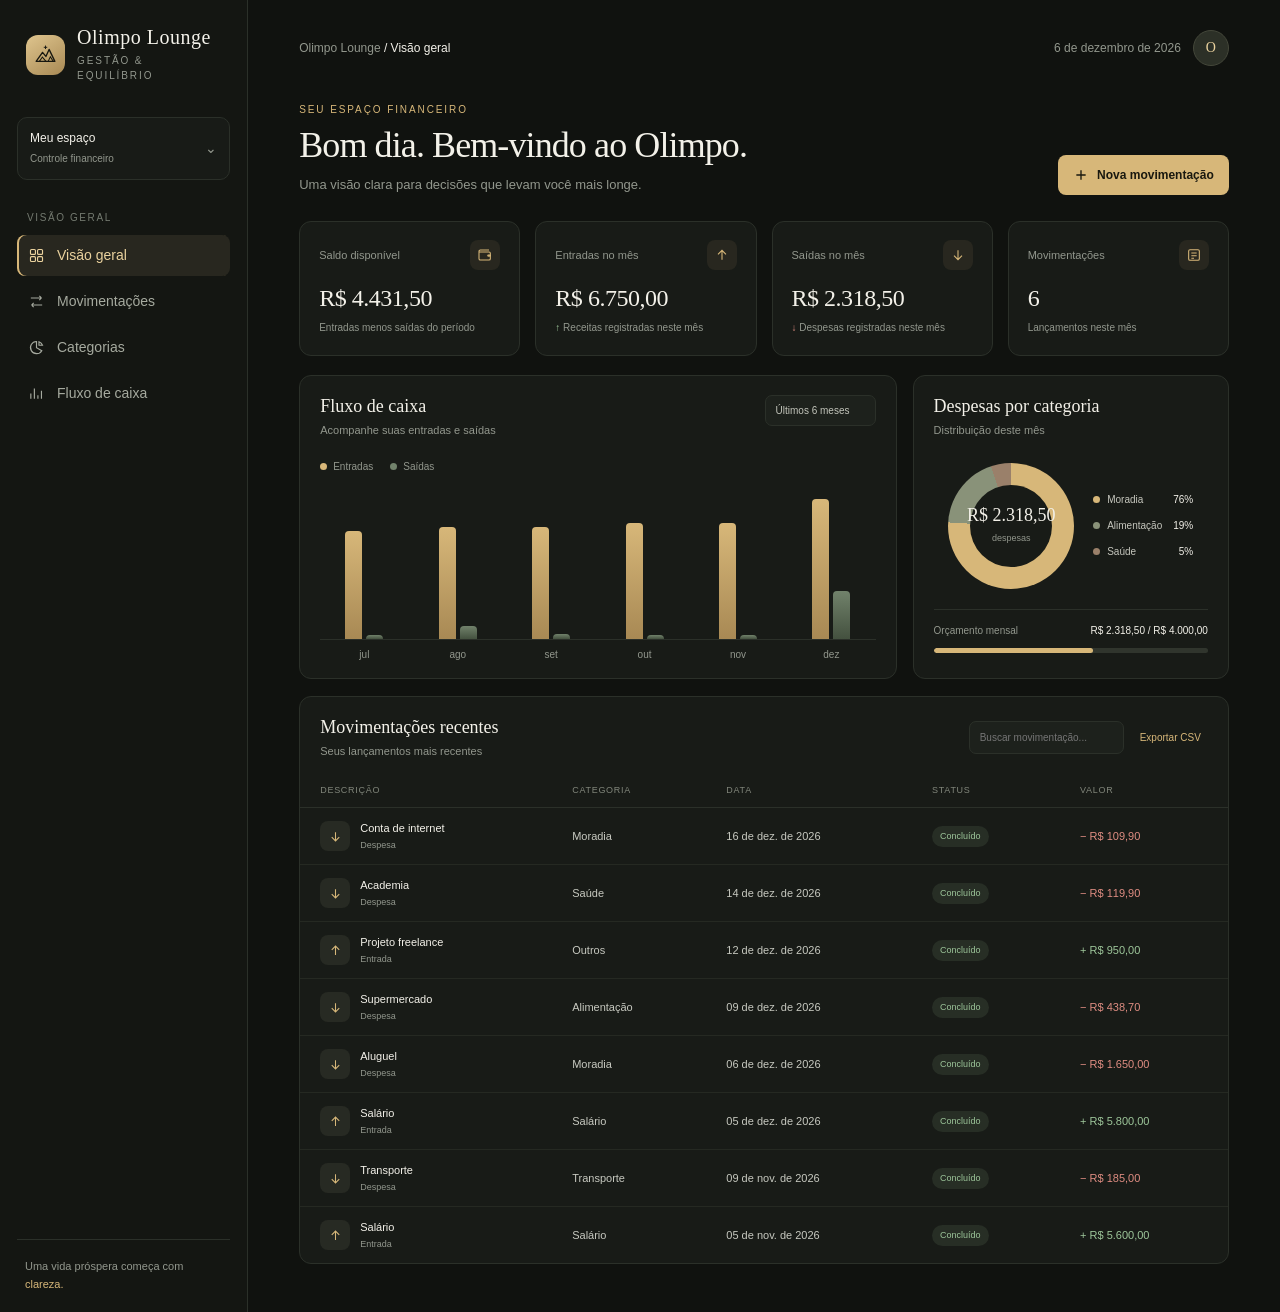
==== index.html @ 2efa133b "Create Olimpo Lounge finance dashboard Co-authored-by: Copilot <223556219+Copilot@users.noreply.gith" ====
<!DOCTYPE html>
<html lang="pt-BR">
<head>
  <meta charset="UTF-8">
  <meta name="viewport" content="width=device-width, initial-scale=1.0">
  <meta name="theme-color" content="#10120f">
  <meta name="description" content="Olimpo Lounge — gestão financeira com clareza e equilíbrio.">
  <title>Olimpo Lounge — Gestão financeira</title>
  <style>
    :root {
      color-scheme: dark;
      --bg: #10120f;
      --panel: #181b17;
      --panel-soft: #1d211c;
      --line: #2b3029;
      --text: #f3f1e9;
      --muted: #92978d;
      --gold: #d7b779;
      --gold-bright: #ead29e;
      --green: #9dc69a;
      --red: #df8d82;
      --serif: Georgia, "Times New Roman", serif;
    }

    * { box-sizing: border-box; }

    body {
      margin: 0;
      background: var(--bg);
      color: var(--text);
      font: 14px/1.5 "Segoe UI", Arial, sans-serif;
      min-height: 100vh;
    }

    button, input, select { font: inherit; }
    button { color: inherit; }
    .app { display: flex; min-height: 100vh; }

    .sidebar {
      background: #141612;
      border-right: 1px solid var(--line);
      display: flex;
      flex: 0 0 248px;
      flex-direction: column;
      padding: 27px 17px 19px;
    }

    .brand { align-items: center; display: flex; gap: 12px; padding: 0 9px; }
    .brand-mark {
      align-items: center;
      background: linear-gradient(145deg, #dfc58e, #a88954);
      border-radius: 12px;
      color: #171710;
      display: flex;
      height: 40px;
      justify-content: center;
      width: 40px;
    }
    .brand-name { font: 20px/1.05 var(--serif); letter-spacing: .025em; }
    .brand-sub { color: var(--muted); font-size: 10px; letter-spacing: .19em; margin-top: 5px; text-transform: uppercase; }
    .workspace {
      align-items: center;
      background: var(--panel);
      border: 1px solid var(--line);
      border-radius: 10px;
      color: var(--muted);
      display: flex;
      justify-content: space-between;
      margin: 34px 0 30px;
      padding: 11px 12px;
    }
    .workspace strong { color: var(--text); display: block; font-size: 12px; font-weight: 500; }
    .workspace small { font-size: 10px; }
    .nav-label { color: #747a70; font-size: 10px; letter-spacing: .16em; margin: 0 10px 10px; text-transform: uppercase; }
    .nav { display: grid; gap: 5px; }
    .nav a {
      align-items: center;
      border-radius: 8px;
      color: #a6aa9f;
      display: flex;
      gap: 12px;
      padding: 10px 11px;
      text-decoration: none;
      transition: background .2s, color .2s;
    }
    .nav a:hover, .nav a.active { background: #28271f; color: var(--gold-bright); }
    .nav a.active { box-shadow: inset 2px 0 var(--gold); }
    .nav svg { height: 17px; width: 17px; }
    .sidebar-bottom { margin-top: auto; }
    .side-note { border-top: 1px solid var(--line); color: var(--muted); font-size: 11px; line-height: 1.65; padding: 17px 8px 0; }
    .side-note span { color: var(--gold); }

    main { flex: 1; min-width: 0; padding: 30px clamp(22px, 4vw, 58px) 48px; }
    .topbar { align-items: center; display: flex; justify-content: space-between; margin-bottom: 36px; }
    .breadcrumb { color: var(--muted); font-size: 12px; }
    .breadcrumb span { color: var(--text); }
    .top-actions { align-items: center; display: flex; gap: 12px; }
    .today { color: var(--muted); font-size: 12px; }
    .avatar {
      align-items: center;
      background: #2c3027;
      border: 1px solid #44473a;
      border-radius: 50%;
      color: var(--gold-bright);
      display: flex;
      font: 14px var(--serif);
      height: 36px;
      justify-content: center;
      width: 36px;
    }
    .welcome { align-items: end; display: flex; justify-content: space-between; margin-bottom: 26px; }
    .eyebrow { color: var(--gold); font-size: 10px; letter-spacing: .19em; margin-bottom: 8px; text-transform: uppercase; }
    h1 { font: 400 clamp(27px, 3vw, 36px)/1.15 var(--serif); letter-spacing: -.025em; margin: 0; }
    .welcome p { color: var(--muted); font-size: 13px; margin: 9px 0 0; }
    .primary-btn {
      align-items: center;
      background: var(--gold);
      border: 0;
      border-radius: 8px;
      color: #19180f;
      cursor: pointer;
      display: inline-flex;
      font-size: 12px;
      font-weight: 600;
      gap: 8px;
      padding: 11px 15px;
      transition: background .2s, transform .2s;
    }
    .primary-btn:hover { background: var(--gold-bright); transform: translateY(-1px); }
    .primary-btn svg { height: 16px; width: 16px; }

    .metrics { display: grid; gap: 15px; grid-template-columns: repeat(4, minmax(0, 1fr)); margin-bottom: 19px; }
    .card { background: var(--panel); border: 1px solid var(--line); border-radius: 12px; }
    .metric { min-height: 135px; padding: 18px 19px; }
    .metric-top { align-items: center; color: var(--muted); display: flex; font-size: 11px; justify-content: space-between; }
    .metric-icon { align-items: center; background: #28271f; border-radius: 8px; color: var(--gold); display: flex; height: 30px; justify-content: center; width: 30px; }
    .metric-icon svg { height: 16px; width: 16px; }
    .metric-value { font: 24px/1.2 var(--serif); letter-spacing: -.02em; margin-top: 14px; }
    .metric-foot { color: var(--muted); font-size: 10px; margin-top: 7px; }
    .positive { color: var(--green); }
    .negative { color: var(--red); }

    .overview-grid { display: grid; gap: 16px; grid-template-columns: minmax(0, 1.7fr) minmax(255px, .9fr); margin-bottom: 17px; }
    .section-card { padding: 19px 20px 17px; }
    .section-heading { align-items: start; display: flex; justify-content: space-between; }
    h2 { font: 18px/1.25 var(--serif); margin: 0; }
    .section-caption { color: var(--muted); font-size: 11px; margin-top: 5px; }
    .select {
      appearance: none;
      background: var(--panel-soft);
      border: 1px solid var(--line);
      border-radius: 7px;
      color: #c4c6bc;
      cursor: pointer;
      font-size: 10px;
      padding: 7px 25px 7px 10px;
    }
    .chart-legend { color: var(--muted); display: flex; font-size: 10px; gap: 17px; margin-top: 20px; }
    .legend-item { align-items: center; display: flex; gap: 6px; }
    .legend-dot { border-radius: 50%; height: 7px; width: 7px; }
    .chart { align-items: end; border-bottom: 1px solid var(--line); display: grid; gap: 13px; grid-template-columns: repeat(6, minmax(0, 1fr)); height: 158px; margin-top: 8px; padding: 17px 4px 0; }
    .bar-group { align-items: end; display: flex; gap: 4px; height: 100%; justify-content: center; position: relative; }
    .bar { border-radius: 4px 4px 0 0; min-height: 4px; transition: height .35s ease; width: min(17px, 34%); }
    .bar.income { background: linear-gradient(#d7b779, #a88954); }
    .bar.expense { background: linear-gradient(#71826b, #44513f); }
    .month-label { bottom: -23px; color: var(--muted); font-size: 10px; position: absolute; white-space: nowrap; }
    .chart-wrap { padding-bottom: 21px; }

    .breakdown { align-items: center; display: flex; gap: 19px; justify-content: center; padding: 24px 0 20px; }
    .donut { align-items: center; background: conic-gradient(var(--gold) 0 36%, #899279 36% 61%, #9a806a 61% 78%, #505a4c 78% 91%, #383d35 91% 100%); border-radius: 50%; display: flex; height: 126px; justify-content: center; position: relative; width: 126px; }
    .donut::after { background: var(--panel); border-radius: 50%; content: ""; height: 82px; position: absolute; width: 82px; }
    .donut-label { position: relative; text-align: center; z-index: 1; }
    .donut-label strong { display: block; font: 18px var(--serif); }
    .donut-label span { color: var(--muted); font-size: 9px; }
    .category-list { display: grid; gap: 11px; min-width: 100px; }
    .category-row { align-items: center; color: #c5c6bd; display: grid; font-size: 10px; gap: 7px; grid-template-columns: 7px 1fr auto; }
    .category-row strong { color: var(--text); font-weight: 500; }
    .category-dot { border-radius: 50%; height: 7px; width: 7px; }
    .budget { border-top: 1px solid var(--line); padding-top: 13px; }
    .budget-top { color: var(--muted); display: flex; font-size: 10px; justify-content: space-between; }
    .budget-top strong { color: var(--text); font-weight: 500; }
    .progress { background: #30352d; border-radius: 8px; height: 5px; margin-top: 10px; overflow: hidden; }
    .progress span { background: var(--gold); border-radius: inherit; display: block; height: 100%; transition: width .3s; width: 64%; }

    .transactions { overflow: hidden; }
    .transactions .section-heading { align-items: center; padding: 19px 20px 14px; }
    .table-tools { align-items: center; display: flex; gap: 9px; }
    .search {
      background: var(--panel-soft);
      border: 1px solid var(--line);
      border-radius: 7px;
      color: var(--text);
      font-size: 10px;
      outline: none;
      padding: 8px 10px;
      width: 155px;
    }
    .search:focus, .select:focus, input:focus, select:focus { border-color: #9e8555; outline: 2px solid #9e855533; }
    .text-btn { background: none; border: 0; color: var(--gold); cursor: pointer; font-size: 10px; padding: 7px; }
    .table-scroll { overflow-x: auto; }
    table { border-collapse: collapse; min-width: 570px; text-align: left; width: 100%; }
    th { border-bottom: 1px solid var(--line); color: #81867b; font-size: 9px; font-weight: 500; letter-spacing: .08em; padding: 10px 20px; text-transform: uppercase; }
    td { border-bottom: 1px solid #252922; color: #c7c9c0; font-size: 11px; padding: 12px 20px; }
    tr:last-child td { border-bottom: 0; }
    .transaction-name { align-items: center; color: var(--text); display: flex; gap: 10px; }
    .transaction-icon { align-items: center; background: #272a23; border-radius: 8px; color: var(--gold); display: flex; height: 30px; justify-content: center; width: 30px; }
    .transaction-icon svg { height: 15px; width: 15px; }
    .transaction-name small { color: var(--muted); display: block; font-size: 9px; margin-top: 2px; }
    .amount { font-variant-numeric: tabular-nums; white-space: nowrap; }
    .status { background: #272e25; border-radius: 20px; color: var(--green); display: inline-block; font-size: 9px; padding: 4px 8px; }
    .empty { color: var(--muted); padding: 25px; text-align: center; }
    .toast { background: #242a21; border: 1px solid #454e3d; border-radius: 9px; bottom: 20px; color: var(--text); opacity: 0; padding: 12px 16px; pointer-events: none; position: fixed; right: 20px; transform: translateY(8px); transition: .2s; z-index: 5; }
    .toast.show { opacity: 1; transform: translateY(0); }

    dialog { background: #1a1d18; border: 1px solid #3a3e34; border-radius: 14px; color: var(--text); max-width: 430px; padding: 0; width: calc(100% - 32px); }
    dialog::backdrop { backdrop-filter: blur(3px); background: #080a08bb; }
    .dialog-inner { padding: 23px; }
    .dialog-heading { align-items: start; display: flex; justify-content: space-between; margin-bottom: 20px; }
    .dialog-heading p { color: var(--muted); font-size: 11px; margin: 5px 0 0; }
    .close-btn { background: transparent; border: 1px solid var(--line); border-radius: 7px; color: var(--muted); cursor: pointer; height: 29px; width: 29px; }
    .form-grid { display: grid; gap: 14px; grid-template-columns: 1fr 1fr; }
    .field { display: grid; gap: 6px; }
    .field.full { grid-column: 1/-1; }
    .field label { color: #b6baaf; font-size: 10px; }
    .field input, .field select { background: #11130f; border: 1px solid #353a32; border-radius: 7px; color: var(--text); min-width: 0; padding: 10px; }
    .field input::placeholder { color: #70756c; }
    .form-actions { display: flex; justify-content: flex-end; margin-top: 20px; }

    @media (max-width: 1000px) {
      .sidebar { flex-basis: 210px; }
      .metrics { grid-template-columns: repeat(2, minmax(0, 1fr)); }
      .overview-grid { grid-template-columns: minmax(0, 1.35fr) minmax(235px, 1fr); }
    }
    @media (max-width: 720px) {
      .sidebar { flex-basis: 65px; padding: 21px 9px 14px; }
      .brand { justify-content: center; padding: 0; }
      .brand-copy, .workspace, .nav-label, .nav a span, .side-note { display: none; }
      .nav { margin-top: 34px; }
      .nav a { justify-content: center; padding: 12px 8px; }
      .nav svg { height: 19px; width: 19px; }
      main { padding: 23px 17px 35px; }
      .today { display: none; }
      .overview-grid { grid-template-columns: 1fr; }
      .breakdown { justify-content: flex-start; }
    }
    @media (max-width: 480px) {
      .metrics { gap: 9px; }
      .metric { min-height: 119px; padding: 13px; }
      .metric-value { font-size: 20px; }
      .metric-top { font-size: 10px; }
      .welcome { align-items: start; flex-direction: column; gap: 16px; }
      .welcome .primary-btn { align-self: stretch; justify-content: center; }
      .topbar { margin-bottom: 26px; }
      .chart { gap: 5px; }
      .section-card { padding-left: 14px; padding-right: 14px; }
      .transactions .section-heading { align-items: start; flex-direction: column; gap: 12px; padding-left: 14px; padding-right: 14px; }
      .table-tools { width: 100%; }
      .search { flex: 1; }
    }
  </style>
</head>
<body>
  <div class="app">
    <aside class="sidebar">
      <div class="brand">
        <div class="brand-mark" aria-hidden="true">
          <svg width="25" height="25" viewBox="0 0 32 32" fill="none">
            <path d="M4 23.5 12.2 12l4.3 5.2 4.1-9L28 23.5H4Z" stroke="currentColor" stroke-width="1.7" stroke-linejoin="round"/>
            <path d="M8.2 23.5 12 18l4.6 5.5m2.8 0 2.8-5.8 3.7 5.8" stroke="currentColor" stroke-width="1.3" stroke-linecap="round"/>
            <path d="M16 3.8v3.4m-1.7-1.7h3.4" stroke="currentColor" stroke-width="1.2" stroke-linecap="round"/>
          </svg>
        </div>
        <div class="brand-copy">
          <div class="brand-name">Olimpo Lounge</div>
          <div class="brand-sub">Gestão & equilíbrio</div>
        </div>
      </div>

      <div class="workspace">
        <div><strong>Meu espaço</strong><small>Controle financeiro</small></div>
        <span aria-hidden="true">⌄</span>
      </div>

      <div class="nav-label">Visão geral</div>
      <nav class="nav" aria-label="Navegação principal">
        <a class="active" href="#inicio"><svg viewBox="0 0 24 24" fill="none" stroke="currentColor" stroke-width="1.6"><rect x="3.5" y="3.5" width="7" height="7" rx="1.5"/><rect x="13.5" y="3.5" width="7" height="7" rx="1.5"/><rect x="3.5" y="13.5" width="7" height="7" rx="1.5"/><rect x="13.5" y="13.5" width="7" height="7" rx="1.5"/></svg><span>Visão geral</span></a>
        <a href="#movimentacoes"><svg viewBox="0 0 24 24" fill="none" stroke="currentColor" stroke-width="1.6"><path d="M4 7h15m0 0-3-3m3 3-3 3M20 17H5m0 0 3-3m-3 3 3 3"/></svg><span>Movimentações</span></a>
        <a href="#categorias"><svg viewBox="0 0 24 24" fill="none" stroke="currentColor" stroke-width="1.6"><path d="M12 3.5v8.7l7.5 4.3A8.6 8.6 0 1 1 12 3.5Z"/><path d="M15.5 3.9a8.6 8.6 0 0 1 5 5h-5v-5Z"/></svg><span>Categorias</span></a>
        <a href="#fluxo"><svg viewBox="0 0 24 24" fill="none" stroke="currentColor" stroke-width="1.6"><path d="M4 19.5V12m5 7.5V5m5 14.5v-5m5 5V8"/></svg><span>Fluxo de caixa</span></a>
      </nav>
      <div class="sidebar-bottom">
        <div class="side-note">Uma vida próspera começa com <span>clareza.</span></div>
      </div>
    </aside>

    <main id="inicio">
      <header class="topbar">
        <div class="breadcrumb">Olimpo Lounge <span> / Visão geral</span></div>
        <div class="top-actions">
          <span class="today" id="today"></span>
          <div class="avatar" aria-label="Perfil">O</div>
        </div>
      </header>

      <section class="welcome">
        <div>
          <div class="eyebrow">Seu espaço financeiro</div>
          <h1>Bom dia. Bem-vindo ao Olimpo.</h1>
          <p>Uma visão clara para decisões que levam você mais longe.</p>
        </div>
        <button class="primary-btn" id="openDialog" type="button">
          <svg viewBox="0 0 24 24" fill="none" stroke="currentColor" stroke-width="2"><path d="M12 5v14M5 12h14"/></svg>
          Nova movimentação
        </button>
      </section>

      <section class="metrics" aria-label="Resumo financeiro">
        <article class="card metric">
          <div class="metric-top">Saldo disponível <span class="metric-icon"><svg viewBox="0 0 24 24" fill="none" stroke="currentColor" stroke-width="1.6"><path d="M3 7.5h15a2 2 0 0 1 2 2v8a2 2 0 0 1-2 2H5a2 2 0 0 1-2-2v-11a2 2 0 0 1 2-2h13"/><path d="M16 12h4m-4 0a2 2 0 1 0 4 0"/></svg></span></div>
          <div class="metric-value" id="balance">R$ 0,00</div>
          <div class="metric-foot">Entradas menos saídas do período</div>
        </article>
        <article class="card metric">
          <div class="metric-top">Entradas no mês <span class="metric-icon"><svg viewBox="0 0 24 24" fill="none" stroke="currentColor" stroke-width="1.6"><path d="M12 19V5m-6 6 6-6 6 6"/></svg></span></div>
          <div class="metric-value" id="income">R$ 0,00</div>
          <div class="metric-foot"><span class="positive">↑</span> Receitas registradas neste mês</div>
        </article>
        <article class="card metric">
          <div class="metric-top">Saídas no mês <span class="metric-icon"><svg viewBox="0 0 24 24" fill="none" stroke="currentColor" stroke-width="1.6"><path d="M12 5v14m6-6-6 6-6-6"/></svg></span></div>
          <div class="metric-value" id="expenses">R$ 0,00</div>
          <div class="metric-foot"><span class="negative">↓</span> Despesas registradas neste mês</div>
        </article>
        <article class="card metric">
          <div class="metric-top">Movimentações <span class="metric-icon"><svg viewBox="0 0 24 24" fill="none" stroke="currentColor" stroke-width="1.6"><rect x="4" y="4" width="16" height="16" rx="2"/><path d="M8 9h8M8 13h8m-8 4h4"/></svg></span></div>
          <div class="metric-value" id="count">0</div>
          <div class="metric-foot">Lançamentos neste mês</div>
        </article>
      </section>

      <section class="overview-grid">
        <article class="card section-card" id="fluxo">
          <div class="section-heading">
            <div><h2>Fluxo de caixa</h2><div class="section-caption">Acompanhe suas entradas e saídas</div></div>
            <select class="select" id="chartPeriod" aria-label="Período do gráfico">
              <option value="6">Últimos 6 meses</option>
              <option value="3">Últimos 3 meses</option>
            </select>
          </div>
          <div class="chart-legend">
            <span class="legend-item"><i class="legend-dot" style="background:var(--gold)"></i>Entradas</span>
            <span class="legend-item"><i class="legend-dot" style="background:#71826b"></i>Saídas</span>
          </div>
          <div class="chart-wrap"><div class="chart" id="chart" aria-label="Gráfico de entradas e saídas dos últimos meses"></div></div>
        </article>

        <article class="card section-card" id="categorias">
          <div class="section-heading">
            <div><h2>Despesas por categoria</h2><div class="section-caption">Distribuição deste mês</div></div>
          </div>
          <div class="breakdown">
            <div class="donut" id="donut" role="img" aria-label="Distribuição das despesas">
              <div class="donut-label"><strong id="categoryTotal">R$ 0</strong><span>despesas</span></div>
            </div>
            <div class="category-list" id="categoryList"></div>
          </div>
          <div class="budget">
            <div class="budget-top"><span>Orçamento mensal</span><strong id="budgetText">—</strong></div>
            <div class="progress"><span id="budgetProgress"></span></div>
          </div>
        </article>
      </section>

      <section class="card transactions" id="movimentacoes">
        <div class="section-heading">
          <div><h2>Movimentações recentes</h2><div class="section-caption">Seus lançamentos mais recentes</div></div>
          <div class="table-tools">
            <input id="search" class="search" type="search" placeholder="Buscar movimentação..." aria-label="Buscar movimentação">
            <button class="text-btn" id="exportCsv" type="button">Exportar CSV</button>
          </div>
        </div>
        <div class="table-scroll">
          <table>
            <thead><tr><th>Descrição</th><th>Categoria</th><th>Data</th><th>Status</th><th>Valor</th></tr></thead>
            <tbody id="transactionRows"></tbody>
          </table>
          <div class="empty" id="emptyState" hidden>Nenhuma movimentação encontrada.</div>
        </div>
      </section>
    </main>
  </div>

  <dialog id="transactionDialog">
    <form class="dialog-inner" id="transactionForm">
      <div class="dialog-heading">
        <div><h2>Nova movimentação</h2><p>Registre uma entrada ou uma despesa.</p></div>
        <button class="close-btn" id="closeDialog" type="button" aria-label="Fechar">×</button>
      </div>
      <div class="form-grid">
        <div class="field full"><label for="description">Descrição</label><input id="description" name="description" placeholder="Ex.: Conta de energia" maxlength="60" required></div>
        <div class="field"><label for="type">Tipo</label><select id="type" name="type"><option value="expense">Despesa</option><option value="income">Entrada</option></select></div>
        <div class="field"><label for="amount">Valor (R$)</label><input id="amount" name="amount" type="number" min="0.01" step="0.01" placeholder="0,00" required></div>
        <div class="field"><label for="category">Categoria</label><select id="category" name="category"></select></div>
        <div class="field"><label for="date">Data</label><input id="date" name="date" type="date" required></div>
      </div>
      <div class="form-actions"><button class="primary-btn" type="submit">Salvar movimentação</button></div>
    </form>
  </dialog>
  <div class="toast" id="toast" role="status" aria-live="polite"></div>

  <script>
    (() => {
      const STORAGE_KEY = "olimpo-lounge-transactions-v1";
      const categories = ["Moradia", "Alimentação", "Transporte", "Lazer", "Saúde", "Salário", "Outros"];
      const colors = ["#d7b779", "#899279", "#9a806a", "#505a4c", "#383d35"];
      const money = new Intl.NumberFormat("pt-BR", { style: "currency", currency: "BRL" });
      const monthFormat = new Intl.DateTimeFormat("pt-BR", { month: "short" });
      const dateFormat = new Intl.DateTimeFormat("pt-BR", { day: "2-digit", month: "short", year: "numeric" });
      const today = new Date();
      const localDate = (date) => {
        const year = date.getFullYear();
        const month = String(date.getMonth() + 1).padStart(2, "0");
        const day = String(date.getDate()).padStart(2, "0");
        return `${year}-${month}-${day}`;
      };
      const makeDate = (offset, day) => {
        const date = new Date(today.getFullYear(), today.getMonth() + offset, 1);
        date.setDate(Math.min(day, new Date(date.getFullYear(), date.getMonth() + 1, 0).getDate()));
        return localDate(date);
      };
      const seedTransactions = () => [
        { id: "demo-1", description: "Salário", category: "Salário", type: "income", amount: 5800, date: makeDate(0, 5) },
        { id: "demo-2", description: "Aluguel", category: "Moradia", type: "expense", amount: 1650, date: makeDate(0, 6) },
        { id: "demo-3", description: "Supermercado", category: "Alimentação", type: "expense", amount: 438.7, date: makeDate(0, 9) },
        { id: "demo-4", description: "Projeto freelance", category: "Outros", type: "income", amount: 950, date: makeDate(0, 12) },
        { id: "demo-5", description: "Academia", category: "Saúde", type: "expense", amount: 119.9, date: makeDate(0, 14) },
        { id: "demo-6", description: "Conta de internet", category: "Moradia", type: "expense", amount: 109.9, date: makeDate(0, 16) },
        { id: "demo-7", description: "Transporte", category: "Transporte", type: "expense", amount: 185, date: makeDate(-1, 9) },
        { id: "demo-8", description: "Salário", category: "Salário", type: "income", amount: 5600, date: makeDate(-1, 5) },
        { id: "demo-9", description: "Cinema e jantar", category: "Lazer", type: "expense", amount: 145, date: makeDate(-2, 13) },
        { id: "demo-10", description: "Salário", category: "Salário", type: "income", amount: 5600, date: makeDate(-2, 5) },
        { id: "demo-11", description: "Consulta", category: "Saúde", type: "expense", amount: 220, date: makeDate(-3, 17) },
        { id: "demo-12", description: "Salário", category: "Salário", type: "income", amount: 5400, date: makeDate(-3, 5) },
        { id: "demo-13", description: "Mercado", category: "Alimentação", type: "expense", amount: 620, date: makeDate(-4, 12) },
        { id: "demo-14", description: "Salário", category: "Salário", type: "income", amount: 5400, date: makeDate(-4, 5) },
        { id: "demo-15", description: "Conta de luz", category: "Moradia", type: "expense", amount: 178, date: makeDate(-5, 15) },
        { id: "demo-16", description: "Salário", category: "Salário", type: "income", amount: 5200, date: makeDate(-5, 5) }
      ];
      const loadTransactions = () => {
        try {
          const stored = localStorage.getItem(STORAGE_KEY);
          if (stored === null) return seedTransactions();
          const parsed = JSON.parse(stored);
          if (!Array.isArray(parsed) || parsed.some((item) =>
            !item || typeof item.description !== "string" ||
            !Number.isFinite(item.amount) || !["income", "expense"].includes(item.type) ||
            typeof item.date !== "string" || typeof item.category !== "string"
          )) throw new Error("Os dados salvos não estão no formato esperado.");
          return parsed;
        } catch (error) {
          console.error("Não foi possível carregar as movimentações salvas.", error);
          showToast("Não foi possível ler os dados salvos. Verifique o armazenamento do navegador.");
          return seedTransactions();
        }
      };

      let transactions = loadTransactions();
      const isThisMonth = (transaction) => {
        const date = new Date(`${transaction.date}T12:00:00`);
        return date.getFullYear() === today.getFullYear() && date.getMonth() === today.getMonth();
      };
      const formatDate = (value) => dateFormat.format(new Date(`${value}T12:00:00`));
      const byNewest = (a, b) => b.date.localeCompare(a.date);

      function showToast(message) {
        const toast = document.getElementById("toast");
        toast.textContent = message;
        toast.classList.add("show");
        window.clearTimeout(showToast.timeout);
        showToast.timeout = window.setTimeout(() => toast.classList.remove("show"), 2800);
      }

      function saveTransactions() {
        try {
          localStorage.setItem(STORAGE_KEY, JSON.stringify(transactions));
        } catch (error) {
          console.error("Não foi possível salvar as movimentações.", error);
          showToast("Não foi possível salvar. Verifique o espaço disponível no navegador.");
        }
      }

      function renderMetrics() {
        const thisMonth = transactions.filter(isThisMonth);
        const income = thisMonth.filter((item) => item.type === "income").reduce((sum, item) => sum + item.amount, 0);
        const expenses = thisMonth.filter((item) => item.type === "expense").reduce((sum, item) => sum + item.amount, 0);
        document.getElementById("balance").textContent = money.format(income - expenses);
        document.getElementById("income").textContent = money.format(income);
        document.getElementById("expenses").textContent = money.format(expenses);
        document.getElementById("count").textContent = thisMonth.length;
      }

      function renderChart() {
        const count = Number(document.getElementById("chartPeriod").value);
        const months = Array.from({ length: count }, (_, index) => {
          const date = new Date(today.getFullYear(), today.getMonth() - (count - index - 1), 1);
          return { year: date.getFullYear(), month: date.getMonth(), label: monthFormat.format(date).replace(".", "") };
        });
        const totals = months.map((month) => {
          const list = transactions.filter((item) => {
            const date = new Date(`${item.date}T12:00:00`);
            return date.getFullYear() === month.year && date.getMonth() === month.month;
          });
          return {
            income: list.filter((item) => item.type === "income").reduce((sum, item) => sum + item.amount, 0),
            expense: list.filter((item) => item.type === "expense").reduce((sum, item) => sum + item.amount, 0)
          };
        });
        const max = Math.max(1, ...totals.flatMap((item) => [item.income, item.expense]));
        document.getElementById("chart").innerHTML = months.map((month, index) => {
          const incomeHeight = Math.max(3, totals[index].income / max * 100);
          const expenseHeight = Math.max(3, totals[index].expense / max * 100);
          return `<div class="bar-group" aria-label="${month.label}: entradas ${money.format(totals[index].income)}, saídas ${money.format(totals[index].expense)}"><i class="bar income" style="height:${incomeHeight}%"></i><i class="bar expense" style="height:${expenseHeight}%"></i><span class="month-label">${month.label}</span></div>`;
        }).join("");
      }

      function renderCategories() {
        const expenses = transactions.filter((item) => item.type === "expense" && isThisMonth(item));
        const totals = categories.map((category) => ({
          category,
          amount: expenses.filter((item) => item.category === category).reduce((sum, item) => sum + item.amount, 0)
        })).filter((item) => item.amount > 0).sort((a, b) => b.amount - a.amount);
        const total = totals.reduce((sum, item) => sum + item.amount, 0);
        document.getElementById("categoryTotal").textContent = money.format(total).replace(",00", "");
        const donut = document.getElementById("donut");
        if (total === 0) {
          donut.style.background = "conic-gradient(#383d35 0 100%)";
        } else {
          let current = 0;
          const segments = totals.slice(0, 5).map((item, index) => {
            const start = current;
            current += item.amount / total * 100;
            return `${colors[index]} ${start}% ${current}%`;
          });
          donut.style.background = `conic-gradient(${segments.join(", ")})`;
        }
        document.getElementById("categoryList").innerHTML = totals.length
          ? totals.slice(0, 5).map((item, index) => `<div class="category-row"><i class="category-dot" style="background:${colors[index]}"></i><span>${item.category}</span><strong>${Math.round(item.amount / total * 100)}%</strong></div>`).join("")
          : '<div class="category-row">Sem despesas</div>';
        const budget = 4000;
        const percent = total / budget * 100;
        document.getElementById("budgetText").textContent = `${money.format(total)} / ${money.format(budget)}`;
        document.getElementById("budgetProgress").style.width = `${Math.min(100, percent)}%`;
        document.getElementById("budgetProgress").style.background = percent > 100 ? "var(--red)" : "var(--gold)";
      }

      function renderTransactions() {
        const query = document.getElementById("search").value.trim().toLocaleLowerCase("pt-BR");
        const matches = [...transactions].sort(byNewest).filter((item) =>
          `${item.description} ${item.category}`.toLocaleLowerCase("pt-BR").includes(query)
        );
        document.getElementById("transactionRows").innerHTML = matches.slice(0, 8).map((item) => {
          const isIncome = item.type === "income";
          return `<tr>
            <td><div class="transaction-name"><span class="transaction-icon">${isIncome ? '<svg viewBox="0 0 24 24" fill="none" stroke="currentColor" stroke-width="1.7"><path d="M12 19V5m-6 6 6-6 6 6"/></svg>' : '<svg viewBox="0 0 24 24" fill="none" stroke="currentColor" stroke-width="1.7"><path d="M12 5v14m6-6-6 6-6-6"/></svg>'}</span><span>${escapeHtml(item.description)}<small>${isIncome ? "Entrada" : "Despesa"}</small></span></div></td>
            <td>${escapeHtml(item.category)}</td>
            <td>${formatDate(item.date)}</td>
            <td><span class="status">Concluído</span></td>
            <td class="amount ${isIncome ? "positive" : "negative"}">${isIncome ? "+" : "−"} ${money.format(item.amount)}</td>
          </tr>`;
        }).join("");
        document.getElementById("emptyState").hidden = matches.length > 0;
      }

      function escapeHtml(value) {
        return value.replace(/[&<>"']/g, (character) => ({
          "&": "&amp;", "<": "&lt;", ">": "&gt;", '"': "&quot;", "'": "&#39;"
        })[character]);
      }

      function render() {
        renderMetrics();
        renderChart();
        renderCategories();
        renderTransactions();
      }

      document.getElementById("today").textContent = new Intl.DateTimeFormat("pt-BR", { day: "numeric", month: "long", year: "numeric" }).format(today);
      const categorySelect = document.getElementById("category");
      categorySelect.innerHTML = categories.map((category) => `<option>${category}</option>`).join("");
      document.getElementById("date").value = localDate(today);
      const dialog = document.getElementById("transactionDialog");
      document.getElementById("openDialog").addEventListener("click", () => dialog.showModal());
      document.getElementById("closeDialog").addEventListener("click", () => dialog.close());
      dialog.addEventListener("click", (event) => {
        if (event.target === dialog) dialog.close();
      });
      document.getElementById("transactionForm").addEventListener("submit", (event) => {
        event.preventDefault();
        const form = new FormData(event.currentTarget);
        const amount = Number(form.get("amount"));
        if (!Number.isFinite(amount) || amount <= 0) {
          showToast("Informe um valor maior que zero.");
          return;
        }
        transactions.push({
          id: window.crypto && crypto.randomUUID ? crypto.randomUUID() : `${Date.now()}-${Math.random()}`,
          description: String(form.get("description")).trim(),
          type: String(form.get("type")),
          category: String(form.get("category")),
          amount,
          date: String(form.get("date"))
        });
        saveTransactions();
        render();
        event.currentTarget.reset();
        document.getElementById("date").value = localDate(today);
        dialog.close();
        showToast("Movimentação salva com sucesso.");
      });
      document.getElementById("search").addEventListener("input", renderTransactions);
      document.getElementById("chartPeriod").addEventListener("change", renderChart);
      document.getElementById("exportCsv").addEventListener("click", () => {
        const rows = [["Descrição", "Tipo", "Categoria", "Data", "Valor"], ...[...transactions].sort(byNewest).map((item) => [
          item.description, item.type === "income" ? "Entrada" : "Despesa", item.category, item.date, item.amount.toFixed(2).replace(".", ",")
        ])];
        const csv = "\uFEFF" + rows.map((row) => row.map((field) => `"${String(field).replace(/"/g, '""')}"`).join(";")).join("\r\n");
        const url = URL.createObjectURL(new Blob([csv], { type: "text/csv;charset=utf-8" }));
        const link = document.createElement("a");
        link.href = url;
        link.download = "olimpo-lounge-movimentacoes.csv";
        link.click();
        URL.revokeObjectURL(url);
      });
      render();
    })();
  </script>
</body>
</html>
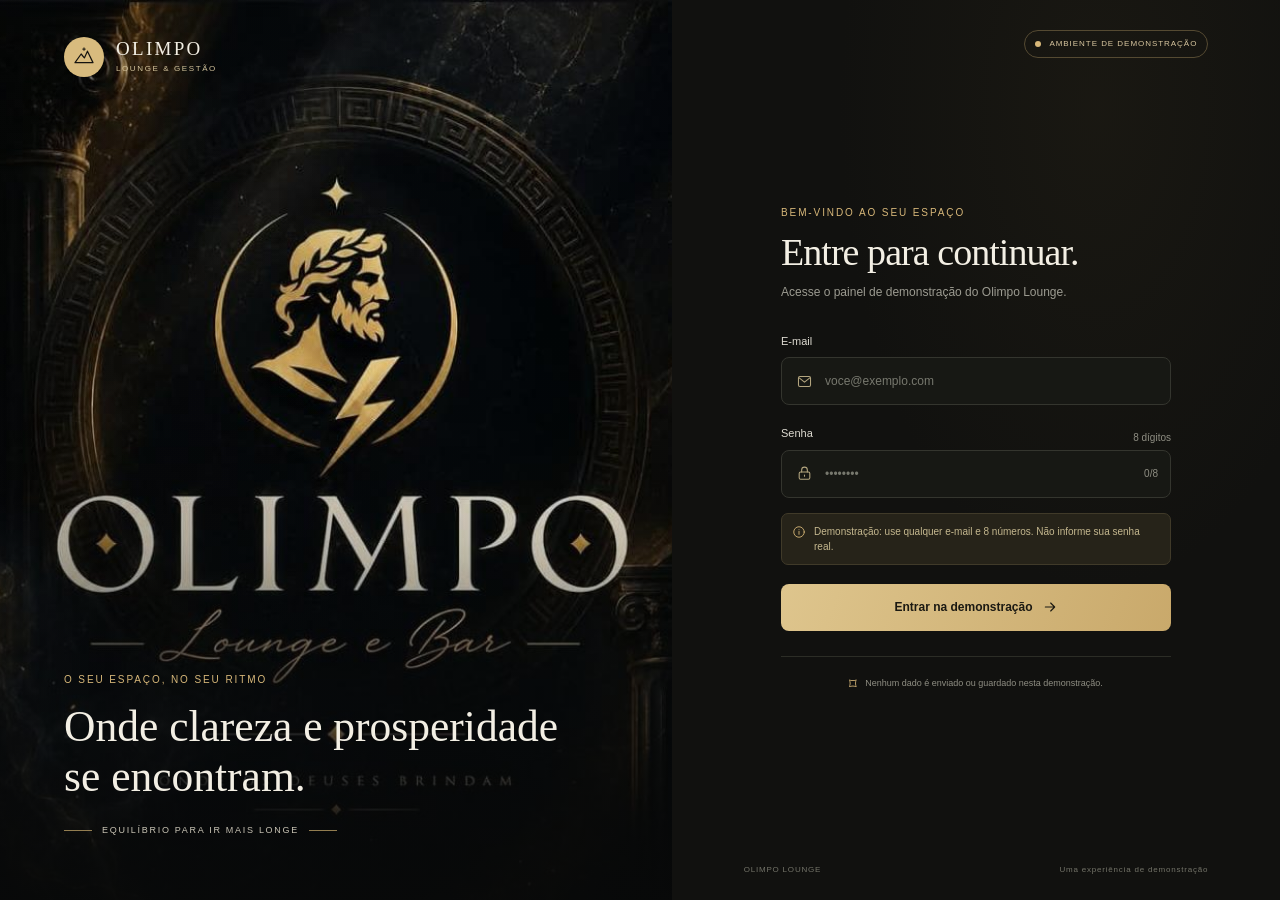
==== commit b4a3a24d: "Add branded demo login and publish site Co-authored-by: Copilot <223556219+Copilot@users.noreply.git" ====
--- a/index.html
+++ b/index.html
@@ -3,635 +3,105 @@
 <head>
   <meta charset="UTF-8">
   <meta name="viewport" content="width=device-width, initial-scale=1.0">
-  <meta name="theme-color" content="#10120f">
-  <meta name="description" content="Olimpo Lounge — gestão financeira com clareza e equilíbrio.">
-  <title>Olimpo Lounge — Gestão financeira</title>
-  <style>
-    :root {
-      color-scheme: dark;
-      --bg: #10120f;
-      --panel: #181b17;
-      --panel-soft: #1d211c;
-      --line: #2b3029;
-      --text: #f3f1e9;
-      --muted: #92978d;
-      --gold: #d7b779;
-      --gold-bright: #ead29e;
-      --green: #9dc69a;
-      --red: #df8d82;
-      --serif: Georgia, "Times New Roman", serif;
-    }
-
-    * { box-sizing: border-box; }
-
-    body {
-      margin: 0;
-      background: var(--bg);
-      color: var(--text);
-      font: 14px/1.5 "Segoe UI", Arial, sans-serif;
-      min-height: 100vh;
-    }
-
-    button, input, select { font: inherit; }
-    button { color: inherit; }
-    .app { display: flex; min-height: 100vh; }
-
-    .sidebar {
-      background: #141612;
-      border-right: 1px solid var(--line);
-      display: flex;
-      flex: 0 0 248px;
-      flex-direction: column;
-      padding: 27px 17px 19px;
-    }
-
-    .brand { align-items: center; display: flex; gap: 12px; padding: 0 9px; }
-    .brand-mark {
-      align-items: center;
-      background: linear-gradient(145deg, #dfc58e, #a88954);
-      border-radius: 12px;
-      color: #171710;
-      display: flex;
-      height: 40px;
-      justify-content: center;
-      width: 40px;
-    }
-    .brand-name { font: 20px/1.05 var(--serif); letter-spacing: .025em; }
-    .brand-sub { color: var(--muted); font-size: 10px; letter-spacing: .19em; margin-top: 5px; text-transform: uppercase; }
-    .workspace {
-      align-items: center;
-      background: var(--panel);
-      border: 1px solid var(--line);
-      border-radius: 10px;
-      color: var(--muted);
-      display: flex;
-      justify-content: space-between;
-      margin: 34px 0 30px;
-      padding: 11px 12px;
-    }
-    .workspace strong { color: var(--text); display: block; font-size: 12px; font-weight: 500; }
-    .workspace small { font-size: 10px; }
-    .nav-label { color: #747a70; font-size: 10px; letter-spacing: .16em; margin: 0 10px 10px; text-transform: uppercase; }
-    .nav { display: grid; gap: 5px; }
-    .nav a {
-      align-items: center;
-      border-radius: 8px;
-      color: #a6aa9f;
-      display: flex;
-      gap: 12px;
-      padding: 10px 11px;
-      text-decoration: none;
-      transition: background .2s, color .2s;
-    }
-    .nav a:hover, .nav a.active { background: #28271f; color: var(--gold-bright); }
-    .nav a.active { box-shadow: inset 2px 0 var(--gold); }
-    .nav svg { height: 17px; width: 17px; }
-    .sidebar-bottom { margin-top: auto; }
-    .side-note { border-top: 1px solid var(--line); color: var(--muted); font-size: 11px; line-height: 1.65; padding: 17px 8px 0; }
-    .side-note span { color: var(--gold); }
-
-    main { flex: 1; min-width: 0; padding: 30px clamp(22px, 4vw, 58px) 48px; }
-    .topbar { align-items: center; display: flex; justify-content: space-between; margin-bottom: 36px; }
-    .breadcrumb { color: var(--muted); font-size: 12px; }
-    .breadcrumb span { color: var(--text); }
-    .top-actions { align-items: center; display: flex; gap: 12px; }
-    .today { color: var(--muted); font-size: 12px; }
-    .avatar {
-      align-items: center;
-      background: #2c3027;
-      border: 1px solid #44473a;
-      border-radius: 50%;
-      color: var(--gold-bright);
-      display: flex;
-      font: 14px var(--serif);
-      height: 36px;
-      justify-content: center;
-      width: 36px;
-    }
-    .welcome { align-items: end; display: flex; justify-content: space-between; margin-bottom: 26px; }
-    .eyebrow { color: var(--gold); font-size: 10px; letter-spacing: .19em; margin-bottom: 8px; text-transform: uppercase; }
-    h1 { font: 400 clamp(27px, 3vw, 36px)/1.15 var(--serif); letter-spacing: -.025em; margin: 0; }
-    .welcome p { color: var(--muted); font-size: 13px; margin: 9px 0 0; }
-    .primary-btn {
-      align-items: center;
-      background: var(--gold);
-      border: 0;
-      border-radius: 8px;
-      color: #19180f;
-      cursor: pointer;
-      display: inline-flex;
-      font-size: 12px;
-      font-weight: 600;
-      gap: 8px;
-      padding: 11px 15px;
-      transition: background .2s, transform .2s;
-    }
-    .primary-btn:hover { background: var(--gold-bright); transform: translateY(-1px); }
-    .primary-btn svg { height: 16px; width: 16px; }
-
-    .metrics { display: grid; gap: 15px; grid-template-columns: repeat(4, minmax(0, 1fr)); margin-bottom: 19px; }
-    .card { background: var(--panel); border: 1px solid var(--line); border-radius: 12px; }
-    .metric { min-height: 135px; padding: 18px 19px; }
-    .metric-top { align-items: center; color: var(--muted); display: flex; font-size: 11px; justify-content: space-between; }
-    .metric-icon { align-items: center; background: #28271f; border-radius: 8px; color: var(--gold); display: flex; height: 30px; justify-content: center; width: 30px; }
-    .metric-icon svg { height: 16px; width: 16px; }
-    .metric-value { font: 24px/1.2 var(--serif); letter-spacing: -.02em; margin-top: 14px; }
-    .metric-foot { color: var(--muted); font-size: 10px; margin-top: 7px; }
-    .positive { color: var(--green); }
-    .negative { color: var(--red); }
-
-    .overview-grid { display: grid; gap: 16px; grid-template-columns: minmax(0, 1.7fr) minmax(255px, .9fr); margin-bottom: 17px; }
-    .section-card { padding: 19px 20px 17px; }
-    .section-heading { align-items: start; display: flex; justify-content: space-between; }
-    h2 { font: 18px/1.25 var(--serif); margin: 0; }
-    .section-caption { color: var(--muted); font-size: 11px; margin-top: 5px; }
-    .select {
-      appearance: none;
-      background: var(--panel-soft);
-      border: 1px solid var(--line);
-      border-radius: 7px;
-      color: #c4c6bc;
-      cursor: pointer;
-      font-size: 10px;
-      padding: 7px 25px 7px 10px;
-    }
-    .chart-legend { color: var(--muted); display: flex; font-size: 10px; gap: 17px; margin-top: 20px; }
-    .legend-item { align-items: center; display: flex; gap: 6px; }
-    .legend-dot { border-radius: 50%; height: 7px; width: 7px; }
-    .chart { align-items: end; border-bottom: 1px solid var(--line); display: grid; gap: 13px; grid-template-columns: repeat(6, minmax(0, 1fr)); height: 158px; margin-top: 8px; padding: 17px 4px 0; }
-    .bar-group { align-items: end; display: flex; gap: 4px; height: 100%; justify-content: center; position: relative; }
-    .bar { border-radius: 4px 4px 0 0; min-height: 4px; transition: height .35s ease; width: min(17px, 34%); }
-    .bar.income { background: linear-gradient(#d7b779, #a88954); }
-    .bar.expense { background: linear-gradient(#71826b, #44513f); }
-    .month-label { bottom: -23px; color: var(--muted); font-size: 10px; position: absolute; white-space: nowrap; }
-    .chart-wrap { padding-bottom: 21px; }
-
-    .breakdown { align-items: center; display: flex; gap: 19px; justify-content: center; padding: 24px 0 20px; }
-    .donut { align-items: center; background: conic-gradient(var(--gold) 0 36%, #899279 36% 61%, #9a806a 61% 78%, #505a4c 78% 91%, #383d35 91% 100%); border-radius: 50%; display: flex; height: 126px; justify-content: center; position: relative; width: 126px; }
-    .donut::after { background: var(--panel); border-radius: 50%; content: ""; height: 82px; position: absolute; width: 82px; }
-    .donut-label { position: relative; text-align: center; z-index: 1; }
-    .donut-label strong { display: block; font: 18px var(--serif); }
-    .donut-label span { color: var(--muted); font-size: 9px; }
-    .category-list { display: grid; gap: 11px; min-width: 100px; }
-    .category-row { align-items: center; color: #c5c6bd; display: grid; font-size: 10px; gap: 7px; grid-template-columns: 7px 1fr auto; }
-    .category-row strong { color: var(--text); font-weight: 500; }
-    .category-dot { border-radius: 50%; height: 7px; width: 7px; }
-    .budget { border-top: 1px solid var(--line); padding-top: 13px; }
-    .budget-top { color: var(--muted); display: flex; font-size: 10px; justify-content: space-between; }
-    .budget-top strong { color: var(--text); font-weight: 500; }
-    .progress { background: #30352d; border-radius: 8px; height: 5px; margin-top: 10px; overflow: hidden; }
-    .progress span { background: var(--gold); border-radius: inherit; display: block; height: 100%; transition: width .3s; width: 64%; }
-
-    .transactions { overflow: hidden; }
-    .transactions .section-heading { align-items: center; padding: 19px 20px 14px; }
-    .table-tools { align-items: center; display: flex; gap: 9px; }
-    .search {
-      background: var(--panel-soft);
-      border: 1px solid var(--line);
-      border-radius: 7px;
-      color: var(--text);
-      font-size: 10px;
-      outline: none;
-      padding: 8px 10px;
-      width: 155px;
-    }
-    .search:focus, .select:focus, input:focus, select:focus { border-color: #9e8555; outline: 2px solid #9e855533; }
-    .text-btn { background: none; border: 0; color: var(--gold); cursor: pointer; font-size: 10px; padding: 7px; }
-    .table-scroll { overflow-x: auto; }
-    table { border-collapse: collapse; min-width: 570px; text-align: left; width: 100%; }
-    th { border-bottom: 1px solid var(--line); color: #81867b; font-size: 9px; font-weight: 500; letter-spacing: .08em; padding: 10px 20px; text-transform: uppercase; }
-    td { border-bottom: 1px solid #252922; color: #c7c9c0; font-size: 11px; padding: 12px 20px; }
-    tr:last-child td { border-bottom: 0; }
-    .transaction-name { align-items: center; color: var(--text); display: flex; gap: 10px; }
-    .transaction-icon { align-items: center; background: #272a23; border-radius: 8px; color: var(--gold); display: flex; height: 30px; justify-content: center; width: 30px; }
-    .transaction-icon svg { height: 15px; width: 15px; }
-    .transaction-name small { color: var(--muted); display: block; font-size: 9px; margin-top: 2px; }
-    .amount { font-variant-numeric: tabular-nums; white-space: nowrap; }
-    .status { background: #272e25; border-radius: 20px; color: var(--green); display: inline-block; font-size: 9px; padding: 4px 8px; }
-    .empty { color: var(--muted); padding: 25px; text-align: center; }
-    .toast { background: #242a21; border: 1px solid #454e3d; border-radius: 9px; bottom: 20px; color: var(--text); opacity: 0; padding: 12px 16px; pointer-events: none; position: fixed; right: 20px; transform: translateY(8px); transition: .2s; z-index: 5; }
-    .toast.show { opacity: 1; transform: translateY(0); }
-
-    dialog { background: #1a1d18; border: 1px solid #3a3e34; border-radius: 14px; color: var(--text); max-width: 430px; padding: 0; width: calc(100% - 32px); }
-    dialog::backdrop { backdrop-filter: blur(3px); background: #080a08bb; }
-    .dialog-inner { padding: 23px; }
-    .dialog-heading { align-items: start; display: flex; justify-content: space-between; margin-bottom: 20px; }
-    .dialog-heading p { color: var(--muted); font-size: 11px; margin: 5px 0 0; }
-    .close-btn { background: transparent; border: 1px solid var(--line); border-radius: 7px; color: var(--muted); cursor: pointer; height: 29px; width: 29px; }
-    .form-grid { display: grid; gap: 14px; grid-template-columns: 1fr 1fr; }
-    .field { display: grid; gap: 6px; }
-    .field.full { grid-column: 1/-1; }
-    .field label { color: #b6baaf; font-size: 10px; }
-    .field input, .field select { background: #11130f; border: 1px solid #353a32; border-radius: 7px; color: var(--text); min-width: 0; padding: 10px; }
-    .field input::placeholder { color: #70756c; }
-    .form-actions { display: flex; justify-content: flex-end; margin-top: 20px; }
-
-    @media (max-width: 1000px) {
-      .sidebar { flex-basis: 210px; }
-      .metrics { grid-template-columns: repeat(2, minmax(0, 1fr)); }
-      .overview-grid { grid-template-columns: minmax(0, 1.35fr) minmax(235px, 1fr); }
-    }
-    @media (max-width: 720px) {
-      .sidebar { flex-basis: 65px; padding: 21px 9px 14px; }
-      .brand { justify-content: center; padding: 0; }
-      .brand-copy, .workspace, .nav-label, .nav a span, .side-note { display: none; }
-      .nav { margin-top: 34px; }
-      .nav a { justify-content: center; padding: 12px 8px; }
-      .nav svg { height: 19px; width: 19px; }
-      main { padding: 23px 17px 35px; }
-      .today { display: none; }
-      .overview-grid { grid-template-columns: 1fr; }
-      .breakdown { justify-content: flex-start; }
-    }
-    @media (max-width: 480px) {
-      .metrics { gap: 9px; }
-      .metric { min-height: 119px; padding: 13px; }
-      .metric-value { font-size: 20px; }
-      .metric-top { font-size: 10px; }
-      .welcome { align-items: start; flex-direction: column; gap: 16px; }
-      .welcome .primary-btn { align-self: stretch; justify-content: center; }
-      .topbar { margin-bottom: 26px; }
-      .chart { gap: 5px; }
-      .section-card { padding-left: 14px; padding-right: 14px; }
-      .transactions .section-heading { align-items: start; flex-direction: column; gap: 12px; padding-left: 14px; padding-right: 14px; }
-      .table-tools { width: 100%; }
-      .search { flex: 1; }
-    }
-  </style>
+  <meta name="theme-color" content="#11110f">
+  <meta name="description" content="Acesse a demonstração do Olimpo Lounge.">
+  <title>Entrar — Olimpo Lounge</title>
+  <link rel="stylesheet" href="login.css">
 </head>
 <body>
-  <div class="app">
-    <aside class="sidebar">
-      <div class="brand">
-        <div class="brand-mark" aria-hidden="true">
-          <svg width="25" height="25" viewBox="0 0 32 32" fill="none">
-            <path d="M4 23.5 12.2 12l4.3 5.2 4.1-9L28 23.5H4Z" stroke="currentColor" stroke-width="1.7" stroke-linejoin="round"/>
-            <path d="M8.2 23.5 12 18l4.6 5.5m2.8 0 2.8-5.8 3.7 5.8" stroke="currentColor" stroke-width="1.3" stroke-linecap="round"/>
-            <path d="M16 3.8v3.4m-1.7-1.7h3.4" stroke="currentColor" stroke-width="1.2" stroke-linecap="round"/>
+  <main class="login-layout">
+    <section class="brand-panel" aria-label="Olimpo Lounge">
+      <img class="brand-image" src="assets/olimpo-cover.jpg" alt="Emblema dourado do Olimpo Lounge sobre fundo escuro">
+      <div class="brand-shade"></div>
+      <a class="brand-lockup" href="index.html" aria-label="Olimpo Lounge, página inicial">
+        <span class="brand-symbol" aria-hidden="true">
+          <svg viewBox="0 0 32 32" fill="none">
+            <path d="M4 23.5 12.2 12l4.3 5.2 4.1-9L28 23.5H4Z" stroke="currentColor" stroke-width="1.6" stroke-linejoin="round"/>
+            <path d="M16 3.8v3.4m-1.7-1.7h3.4" stroke="currentColor" stroke-width="1.3" stroke-linecap="round"/>
           </svg>
-        </div>
-        <div class="brand-copy">
-          <div class="brand-name">Olimpo Lounge</div>
-          <div class="brand-sub">Gestão & equilíbrio</div>
-        </div>
+        </span>
+        <span><strong>OLIMPO</strong><small>LOUNGE & GESTÃO</small></span>
+      </a>
+      <div class="brand-message">
+        <span class="eyebrow">O seu espaço, no seu ritmo</span>
+        <p>Onde clareza e prosperidade<br>se encontram.</p>
+        <span class="brand-rule"><i></i> EQUILÍBRIO PARA IR MAIS LONGE <i></i></span>
+      </div>
+    </section>
+
+    <section class="form-panel">
+      <div class="form-top">
+        <a class="mobile-brand" href="index.html"><span class="mini-mark">O</span> Olimpo Lounge</a>
+        <span class="demo-badge"><i></i> AMBIENTE DE DEMONSTRAÇÃO</span>
       </div>
 
-      <div class="workspace">
-        <div><strong>Meu espaço</strong><small>Controle financeiro</small></div>
-        <span aria-hidden="true">⌄</span>
+      <div class="login-card">
+        <div class="eyebrow">Bem-vindo ao seu espaço</div>
+        <h1>Entre para continuar.</h1>
+        <p class="intro">Acesse o painel de demonstração do Olimpo Lounge.</p>
+
+        <form id="loginForm">
+          <label for="email">E-mail</label>
+          <div class="input-wrap">
+            <svg viewBox="0 0 24 24" fill="none" aria-hidden="true"><rect x="3.5" y="5" width="17" height="14" rx="2"/><path d="m4.5 7 7.5 6 7.5-6"/></svg>
+            <input id="email" name="email" type="email" placeholder="voce@exemplo.com" autocomplete="off" required>
+          </div>
+
+          <div class="password-label">
+            <label for="password">Senha</label>
+            <span>8 dígitos</span>
+          </div>
+          <div class="input-wrap">
+            <svg viewBox="0 0 24 24" fill="none" aria-hidden="true"><rect x="4.5" y="10" width="15" height="10" rx="2"/><path d="M8 10V7a4 4 0 0 1 8 0v3m-4 4v2"/></svg>
+            <input id="password" name="password" type="password" inputmode="numeric" pattern="[0-9]{8}" minlength="8" maxlength="8" placeholder="••••••••" autocomplete="off" aria-describedby="demo-notice" required>
+            <span class="digit-count" id="digitCount" aria-live="polite">0/8</span>
+          </div>
+
+          <p class="demo-notice" id="demo-notice">
+            <svg viewBox="0 0 24 24" fill="none" aria-hidden="true"><circle cx="12" cy="12" r="9"/><path d="M12 11v5m0-8h.01"/></svg>
+            Demonstração: use qualquer e-mail e 8 números. Não informe sua senha real.
+          </p>
+          <p class="form-error" id="formError" role="alert" hidden></p>
+
+          <button class="submit-button" type="submit">
+            Entrar na demonstração
+            <svg viewBox="0 0 24 24" fill="none" aria-hidden="true"><path d="M5 12h14m-6-6 6 6-6 6"/></svg>
+          </button>
+        </form>
+
+        <div class="security-note"><span class="lock-icon" aria-hidden="true">⌑</span> Nenhum dado é enviado ou guardado nesta demonstração.</div>
       </div>
 
-      <div class="nav-label">Visão geral</div>
-      <nav class="nav" aria-label="Navegação principal">
-        <a class="active" href="#inicio"><svg viewBox="0 0 24 24" fill="none" stroke="currentColor" stroke-width="1.6"><rect x="3.5" y="3.5" width="7" height="7" rx="1.5"/><rect x="13.5" y="3.5" width="7" height="7" rx="1.5"/><rect x="3.5" y="13.5" width="7" height="7" rx="1.5"/><rect x="13.5" y="13.5" width="7" height="7" rx="1.5"/></svg><span>Visão geral</span></a>
-        <a href="#movimentacoes"><svg viewBox="0 0 24 24" fill="none" stroke="currentColor" stroke-width="1.6"><path d="M4 7h15m0 0-3-3m3 3-3 3M20 17H5m0 0 3-3m-3 3 3 3"/></svg><span>Movimentações</span></a>
-        <a href="#categorias"><svg viewBox="0 0 24 24" fill="none" stroke="currentColor" stroke-width="1.6"><path d="M12 3.5v8.7l7.5 4.3A8.6 8.6 0 1 1 12 3.5Z"/><path d="M15.5 3.9a8.6 8.6 0 0 1 5 5h-5v-5Z"/></svg><span>Categorias</span></a>
-        <a href="#fluxo"><svg viewBox="0 0 24 24" fill="none" stroke="currentColor" stroke-width="1.6"><path d="M4 19.5V12m5 7.5V5m5 14.5v-5m5 5V8"/></svg><span>Fluxo de caixa</span></a>
-      </nav>
-      <div class="sidebar-bottom">
-        <div class="side-note">Uma vida próspera começa com <span>clareza.</span></div>
-      </div>
-    </aside>
+      <footer class="form-footer"><span>OLIMPO LOUNGE</span><span>Uma experiência de demonstração</span></footer>
+    </section>
+  </main>
+  <script>
+    const form = document.getElementById("loginForm");
+    const password = document.getElementById("password");
+    const digitCount = document.getElementById("digitCount");
+    const error = document.getElementById("formError");
 
-    <main id="inicio">
-      <header class="topbar">
-        <div class="breadcrumb">Olimpo Lounge <span> / Visão geral</span></div>
-        <div class="top-actions">
-          <span class="today" id="today"></span>
-          <div class="avatar" aria-label="Perfil">O</div>
-        </div>
-      </header>
+    password.addEventListener("input", () => {
+      password.value = password.value.replace(/\D/g, "").slice(0, 8);
+      digitCount.textContent = `${password.value.length}/8`;
+      error.hidden = true;
+    });
 
-      <section class="welcome">
-        <div>
-          <div class="eyebrow">Seu espaço financeiro</div>
-          <h1>Bom dia. Bem-vindo ao Olimpo.</h1>
-          <p>Uma visão clara para decisões que levam você mais longe.</p>
-        </div>
-        <button class="primary-btn" id="openDialog" type="button">
-          <svg viewBox="0 0 24 24" fill="none" stroke="currentColor" stroke-width="2"><path d="M12 5v14M5 12h14"/></svg>
-          Nova movimentação
-        </button>
-      </section>
+    form.addEventListener("submit", (event) => {
+      event.preventDefault();
+      error.hidden = true;
 
-      <section class="metrics" aria-label="Resumo financeiro">
-        <article class="card metric">
-          <div class="metric-top">Saldo disponível <span class="metric-icon"><svg viewBox="0 0 24 24" fill="none" stroke="currentColor" stroke-width="1.6"><path d="M3 7.5h15a2 2 0 0 1 2 2v8a2 2 0 0 1-2 2H5a2 2 0 0 1-2-2v-11a2 2 0 0 1 2-2h13"/><path d="M16 12h4m-4 0a2 2 0 1 0 4 0"/></svg></span></div>
-          <div class="metric-value" id="balance">R$ 0,00</div>
-          <div class="metric-foot">Entradas menos saídas do período</div>
-        </article>
-        <article class="card metric">
-          <div class="metric-top">Entradas no mês <span class="metric-icon"><svg viewBox="0 0 24 24" fill="none" stroke="currentColor" stroke-width="1.6"><path d="M12 19V5m-6 6 6-6 6 6"/></svg></span></div>
-          <div class="metric-value" id="income">R$ 0,00</div>
-          <div class="metric-foot"><span class="positive">↑</span> Receitas registradas neste mês</div>
-        </article>
-        <article class="card metric">
-          <div class="metric-top">Saídas no mês <span class="metric-icon"><svg viewBox="0 0 24 24" fill="none" stroke="currentColor" stroke-width="1.6"><path d="M12 5v14m6-6-6 6-6-6"/></svg></span></div>
-          <div class="metric-value" id="expenses">R$ 0,00</div>
-          <div class="metric-foot"><span class="negative">↓</span> Despesas registradas neste mês</div>
-        </article>
-        <article class="card metric">
-          <div class="metric-top">Movimentações <span class="metric-icon"><svg viewBox="0 0 24 24" fill="none" stroke="currentColor" stroke-width="1.6"><rect x="4" y="4" width="16" height="16" rx="2"/><path d="M8 9h8M8 13h8m-8 4h4"/></svg></span></div>
-          <div class="metric-value" id="count">0</div>
-          <div class="metric-foot">Lançamentos neste mês</div>
-        </article>
-      </section>
+      if (!form.reportValidity()) return;
 
-      <section class="overview-grid">
-        <article class="card section-card" id="fluxo">
-          <div class="section-heading">
-            <div><h2>Fluxo de caixa</h2><div class="section-caption">Acompanhe suas entradas e saídas</div></div>
-            <select class="select" id="chartPeriod" aria-label="Período do gráfico">
-              <option value="6">Últimos 6 meses</option>
-              <option value="3">Últimos 3 meses</option>
-            </select>
-          </div>
-          <div class="chart-legend">
-            <span class="legend-item"><i class="legend-dot" style="background:var(--gold)"></i>Entradas</span>
-            <span class="legend-item"><i class="legend-dot" style="background:#71826b"></i>Saídas</span>
-          </div>
-          <div class="chart-wrap"><div class="chart" id="chart" aria-label="Gráfico de entradas e saídas dos últimos meses"></div></div>
-        </article>
-
-        <article class="card section-card" id="categorias">
-          <div class="section-heading">
-            <div><h2>Despesas por categoria</h2><div class="section-caption">Distribuição deste mês</div></div>
-          </div>
-          <div class="breakdown">
-            <div class="donut" id="donut" role="img" aria-label="Distribuição das despesas">
-              <div class="donut-label"><strong id="categoryTotal">R$ 0</strong><span>despesas</span></div>
-            </div>
-            <div class="category-list" id="categoryList"></div>
-          </div>
-          <div class="budget">
-            <div class="budget-top"><span>Orçamento mensal</span><strong id="budgetText">—</strong></div>
-            <div class="progress"><span id="budgetProgress"></span></div>
-          </div>
-        </article>
-      </section>
-
-      <section class="card transactions" id="movimentacoes">
-        <div class="section-heading">
-          <div><h2>Movimentações recentes</h2><div class="section-caption">Seus lançamentos mais recentes</div></div>
-          <div class="table-tools">
-            <input id="search" class="search" type="search" placeholder="Buscar movimentação..." aria-label="Buscar movimentação">
-            <button class="text-btn" id="exportCsv" type="button">Exportar CSV</button>
-          </div>
-        </div>
-        <div class="table-scroll">
-          <table>
-            <thead><tr><th>Descrição</th><th>Categoria</th><th>Data</th><th>Status</th><th>Valor</th></tr></thead>
-            <tbody id="transactionRows"></tbody>
-          </table>
-          <div class="empty" id="emptyState" hidden>Nenhuma movimentação encontrada.</div>
-        </div>
-      </section>
-    </main>
-  </div>
-
-  <dialog id="transactionDialog">
-    <form class="dialog-inner" id="transactionForm">
-      <div class="dialog-heading">
-        <div><h2>Nova movimentação</h2><p>Registre uma entrada ou uma despesa.</p></div>
-        <button class="close-btn" id="closeDialog" type="button" aria-label="Fechar">×</button>
-      </div>
-      <div class="form-grid">
-        <div class="field full"><label for="description">Descrição</label><input id="description" name="description" placeholder="Ex.: Conta de energia" maxlength="60" required></div>
-        <div class="field"><label for="type">Tipo</label><select id="type" name="type"><option value="expense">Despesa</option><option value="income">Entrada</option></select></div>
-        <div class="field"><label for="amount">Valor (R$)</label><input id="amount" name="amount" type="number" min="0.01" step="0.01" placeholder="0,00" required></div>
-        <div class="field"><label for="category">Categoria</label><select id="category" name="category"></select></div>
-        <div class="field"><label for="date">Data</label><input id="date" name="date" type="date" required></div>
-      </div>
-      <div class="form-actions"><button class="primary-btn" type="submit">Salvar movimentação</button></div>
-    </form>
-  </dialog>
-  <div class="toast" id="toast" role="status" aria-live="polite"></div>
-
-  <script>
-    (() => {
-      const STORAGE_KEY = "olimpo-lounge-transactions-v1";
-      const categories = ["Moradia", "Alimentação", "Transporte", "Lazer", "Saúde", "Salário", "Outros"];
-      const colors = ["#d7b779", "#899279", "#9a806a", "#505a4c", "#383d35"];
-      const money = new Intl.NumberFormat("pt-BR", { style: "currency", currency: "BRL" });
-      const monthFormat = new Intl.DateTimeFormat("pt-BR", { month: "short" });
-      const dateFormat = new Intl.DateTimeFormat("pt-BR", { day: "2-digit", month: "short", year: "numeric" });
-      const today = new Date();
-      const localDate = (date) => {
-        const year = date.getFullYear();
-        const month = String(date.getMonth() + 1).padStart(2, "0");
-        const day = String(date.getDate()).padStart(2, "0");
-        return `${year}-${month}-${day}`;
-      };
-      const makeDate = (offset, day) => {
-        const date = new Date(today.getFullYear(), today.getMonth() + offset, 1);
-        date.setDate(Math.min(day, new Date(date.getFullYear(), date.getMonth() + 1, 0).getDate()));
-        return localDate(date);
-      };
-      const seedTransactions = () => [
-        { id: "demo-1", description: "Salário", category: "Salário", type: "income", amount: 5800, date: makeDate(0, 5) },
-        { id: "demo-2", description: "Aluguel", category: "Moradia", type: "expense", amount: 1650, date: makeDate(0, 6) },
-        { id: "demo-3", description: "Supermercado", category: "Alimentação", type: "expense", amount: 438.7, date: makeDate(0, 9) },
-        { id: "demo-4", description: "Projeto freelance", category: "Outros", type: "income", amount: 950, date: makeDate(0, 12) },
-        { id: "demo-5", description: "Academia", category: "Saúde", type: "expense", amount: 119.9, date: makeDate(0, 14) },
-        { id: "demo-6", description: "Conta de internet", category: "Moradia", type: "expense", amount: 109.9, date: makeDate(0, 16) },
-        { id: "demo-7", description: "Transporte", category: "Transporte", type: "expense", amount: 185, date: makeDate(-1, 9) },
-        { id: "demo-8", description: "Salário", category: "Salário", type: "income", amount: 5600, date: makeDate(-1, 5) },
-        { id: "demo-9", description: "Cinema e jantar", category: "Lazer", type: "expense", amount: 145, date: makeDate(-2, 13) },
-        { id: "demo-10", description: "Salário", category: "Salário", type: "income", amount: 5600, date: makeDate(-2, 5) },
-        { id: "demo-11", description: "Consulta", category: "Saúde", type: "expense", amount: 220, date: makeDate(-3, 17) },
-        { id: "demo-12", description: "Salário", category: "Salário", type: "income", amount: 5400, date: makeDate(-3, 5) },
-        { id: "demo-13", description: "Mercado", category: "Alimentação", type: "expense", amount: 620, date: makeDate(-4, 12) },
-        { id: "demo-14", description: "Salário", category: "Salário", type: "income", amount: 5400, date: makeDate(-4, 5) },
-        { id: "demo-15", description: "Conta de luz", category: "Moradia", type: "expense", amount: 178, date: makeDate(-5, 15) },
-        { id: "demo-16", description: "Salário", category: "Salário", type: "income", amount: 5200, date: makeDate(-5, 5) }
-      ];
-      const loadTransactions = () => {
-        try {
-          const stored = localStorage.getItem(STORAGE_KEY);
-          if (stored === null) return seedTransactions();
-          const parsed = JSON.parse(stored);
-          if (!Array.isArray(parsed) || parsed.some((item) =>
-            !item || typeof item.description !== "string" ||
-            !Number.isFinite(item.amount) || !["income", "expense"].includes(item.type) ||
-            typeof item.date !== "string" || typeof item.category !== "string"
-          )) throw new Error("Os dados salvos não estão no formato esperado.");
-          return parsed;
-        } catch (error) {
-          console.error("Não foi possível carregar as movimentações salvas.", error);
-          showToast("Não foi possível ler os dados salvos. Verifique o armazenamento do navegador.");
-          return seedTransactions();
-        }
-      };
-
-      let transactions = loadTransactions();
-      const isThisMonth = (transaction) => {
-        const date = new Date(`${transaction.date}T12:00:00`);
-        return date.getFullYear() === today.getFullYear() && date.getMonth() === today.getMonth();
-      };
-      const formatDate = (value) => dateFormat.format(new Date(`${value}T12:00:00`));
-      const byNewest = (a, b) => b.date.localeCompare(a.date);
-
-      function showToast(message) {
-        const toast = document.getElementById("toast");
-        toast.textContent = message;
-        toast.classList.add("show");
-        window.clearTimeout(showToast.timeout);
-        showToast.timeout = window.setTimeout(() => toast.classList.remove("show"), 2800);
+      if (!/^\d{8}$/.test(password.value)) {
+        error.textContent = "A senha de demonstração deve ter exatamente 8 números.";
+        error.hidden = false;
+        password.focus();
+        return;
       }
 
-      function saveTransactions() {
-        try {
-          localStorage.setItem(STORAGE_KEY, JSON.stringify(transactions));
-        } catch (error) {
-          console.error("Não foi possível salvar as movimentações.", error);
-          showToast("Não foi possível salvar. Verifique o espaço disponível no navegador.");
-        }
-      }
-
-      function renderMetrics() {
-        const thisMonth = transactions.filter(isThisMonth);
-        const income = thisMonth.filter((item) => item.type === "income").reduce((sum, item) => sum + item.amount, 0);
-        const expenses = thisMonth.filter((item) => item.type === "expense").reduce((sum, item) => sum + item.amount, 0);
-        document.getElementById("balance").textContent = money.format(income - expenses);
-        document.getElementById("income").textContent = money.format(income);
-        document.getElementById("expenses").textContent = money.format(expenses);
-        document.getElementById("count").textContent = thisMonth.length;
-      }
-
-      function renderChart() {
-        const count = Number(document.getElementById("chartPeriod").value);
-        const months = Array.from({ length: count }, (_, index) => {
-          const date = new Date(today.getFullYear(), today.getMonth() - (count - index - 1), 1);
-          return { year: date.getFullYear(), month: date.getMonth(), label: monthFormat.format(date).replace(".", "") };
-        });
-        const totals = months.map((month) => {
-          const list = transactions.filter((item) => {
-            const date = new Date(`${item.date}T12:00:00`);
-            return date.getFullYear() === month.year && date.getMonth() === month.month;
-          });
-          return {
-            income: list.filter((item) => item.type === "income").reduce((sum, item) => sum + item.amount, 0),
-            expense: list.filter((item) => item.type === "expense").reduce((sum, item) => sum + item.amount, 0)
-          };
-        });
-        const max = Math.max(1, ...totals.flatMap((item) => [item.income, item.expense]));
-        document.getElementById("chart").innerHTML = months.map((month, index) => {
-          const incomeHeight = Math.max(3, totals[index].income / max * 100);
-          const expenseHeight = Math.max(3, totals[index].expense / max * 100);
-          return `<div class="bar-group" aria-label="${month.label}: entradas ${money.format(totals[index].income)}, saídas ${money.format(totals[index].expense)}"><i class="bar income" style="height:${incomeHeight}%"></i><i class="bar expense" style="height:${expenseHeight}%"></i><span class="month-label">${month.label}</span></div>`;
-        }).join("");
-      }
-
-      function renderCategories() {
-        const expenses = transactions.filter((item) => item.type === "expense" && isThisMonth(item));
-        const totals = categories.map((category) => ({
-          category,
-          amount: expenses.filter((item) => item.category === category).reduce((sum, item) => sum + item.amount, 0)
-        })).filter((item) => item.amount > 0).sort((a, b) => b.amount - a.amount);
-        const total = totals.reduce((sum, item) => sum + item.amount, 0);
-        document.getElementById("categoryTotal").textContent = money.format(total).replace(",00", "");
-        const donut = document.getElementById("donut");
-        if (total === 0) {
-          donut.style.background = "conic-gradient(#383d35 0 100%)";
-        } else {
-          let current = 0;
-          const segments = totals.slice(0, 5).map((item, index) => {
-            const start = current;
-            current += item.amount / total * 100;
-            return `${colors[index]} ${start}% ${current}%`;
-          });
-          donut.style.background = `conic-gradient(${segments.join(", ")})`;
-        }
-        document.getElementById("categoryList").innerHTML = totals.length
-          ? totals.slice(0, 5).map((item, index) => `<div class="category-row"><i class="category-dot" style="background:${colors[index]}"></i><span>${item.category}</span><strong>${Math.round(item.amount / total * 100)}%</strong></div>`).join("")
-          : '<div class="category-row">Sem despesas</div>';
-        const budget = 4000;
-        const percent = total / budget * 100;
-        document.getElementById("budgetText").textContent = `${money.format(total)} / ${money.format(budget)}`;
-        document.getElementById("budgetProgress").style.width = `${Math.min(100, percent)}%`;
-        document.getElementById("budgetProgress").style.background = percent > 100 ? "var(--red)" : "var(--gold)";
-      }
-
-      function renderTransactions() {
-        const query = document.getElementById("search").value.trim().toLocaleLowerCase("pt-BR");
-        const matches = [...transactions].sort(byNewest).filter((item) =>
-          `${item.description} ${item.category}`.toLocaleLowerCase("pt-BR").includes(query)
-        );
-        document.getElementById("transactionRows").innerHTML = matches.slice(0, 8).map((item) => {
-          const isIncome = item.type === "income";
-          return `<tr>
-            <td><div class="transaction-name"><span class="transaction-icon">${isIncome ? '<svg viewBox="0 0 24 24" fill="none" stroke="currentColor" stroke-width="1.7"><path d="M12 19V5m-6 6 6-6 6 6"/></svg>' : '<svg viewBox="0 0 24 24" fill="none" stroke="currentColor" stroke-width="1.7"><path d="M12 5v14m6-6-6 6-6-6"/></svg>'}</span><span>${escapeHtml(item.description)}<small>${isIncome ? "Entrada" : "Despesa"}</small></span></div></td>
-            <td>${escapeHtml(item.category)}</td>
-            <td>${formatDate(item.date)}</td>
-            <td><span class="status">Concluído</span></td>
-            <td class="amount ${isIncome ? "positive" : "negative"}">${isIncome ? "+" : "−"} ${money.format(item.amount)}</td>
-          </tr>`;
-        }).join("");
-        document.getElementById("emptyState").hidden = matches.length > 0;
-      }
-
-      function escapeHtml(value) {
-        return value.replace(/[&<>"']/g, (character) => ({
-          "&": "&amp;", "<": "&lt;", ">": "&gt;", '"': "&quot;", "'": "&#39;"
-        })[character]);
-      }
-
-      function render() {
-        renderMetrics();
-        renderChart();
-        renderCategories();
-        renderTransactions();
-      }
-
-      document.getElementById("today").textContent = new Intl.DateTimeFormat("pt-BR", { day: "numeric", month: "long", year: "numeric" }).format(today);
-      const categorySelect = document.getElementById("category");
-      categorySelect.innerHTML = categories.map((category) => `<option>${category}</option>`).join("");
-      document.getElementById("date").value = localDate(today);
-      const dialog = document.getElementById("transactionDialog");
-      document.getElementById("openDialog").addEventListener("click", () => dialog.showModal());
-      document.getElementById("closeDialog").addEventListener("click", () => dialog.close());
-      dialog.addEventListener("click", (event) => {
-        if (event.target === dialog) dialog.close();
-      });
-      document.getElementById("transactionForm").addEventListener("submit", (event) => {
-        event.preventDefault();
-        const form = new FormData(event.currentTarget);
-        const amount = Number(form.get("amount"));
-        if (!Number.isFinite(amount) || amount <= 0) {
-          showToast("Informe um valor maior que zero.");
-          return;
-        }
-        transactions.push({
-          id: window.crypto && crypto.randomUUID ? crypto.randomUUID() : `${Date.now()}-${Math.random()}`,
-          description: String(form.get("description")).trim(),
-          type: String(form.get("type")),
-          category: String(form.get("category")),
-          amount,
-          date: String(form.get("date"))
-        });
-        saveTransactions();
-        render();
-        event.currentTarget.reset();
-        document.getElementById("date").value = localDate(today);
-        dialog.close();
-        showToast("Movimentação salva com sucesso.");
-      });
-      document.getElementById("search").addEventListener("input", renderTransactions);
-      document.getElementById("chartPeriod").addEventListener("change", renderChart);
-      document.getElementById("exportCsv").addEventListener("click", () => {
-        const rows = [["Descrição", "Tipo", "Categoria", "Data", "Valor"], ...[...transactions].sort(byNewest).map((item) => [
-          item.description, item.type === "income" ? "Entrada" : "Despesa", item.category, item.date, item.amount.toFixed(2).replace(".", ",")
-        ])];
-        const csv = "\uFEFF" + rows.map((row) => row.map((field) => `"${String(field).replace(/"/g, '""')}"`).join(";")).join("\r\n");
-        const url = URL.createObjectURL(new Blob([csv], { type: "text/csv;charset=utf-8" }));
-        const link = document.createElement("a");
-        link.href = url;
-        link.download = "olimpo-lounge-movimentacoes.csv";
-        link.click();
-        URL.revokeObjectURL(url);
-      });
-      render();
-    })();
+      window.location.assign("dashboard.html");
+    });
   </script>
 </body>
 </html>
--- a/login.css
+++ b/login.css
@@ -0,0 +1,291 @@
+:root {
+  color-scheme: dark;
+  --bg: #11110f;
+  --panel: #191a16;
+  --line: #34352e;
+  --text: #f3efe4;
+  --muted: #9c9b91;
+  --gold: #d7b779;
+  --gold-light: #efdbad;
+  --serif: Georgia, "Times New Roman", serif;
+}
+
+* { box-sizing: border-box; }
+
+body {
+  background: var(--bg);
+  color: var(--text);
+  font: 14px/1.5 "Segoe UI", Arial, sans-serif;
+  margin: 0;
+  min-height: 100vh;
+}
+
+button, input { font: inherit; }
+a { color: inherit; }
+
+.login-layout {
+  display: grid;
+  grid-template-columns: minmax(0, 1.05fr) minmax(440px, .95fr);
+  min-height: 100vh;
+}
+
+.brand-panel {
+  background: #080909;
+  isolation: isolate;
+  min-height: 700px;
+  overflow: hidden;
+  position: relative;
+}
+
+.brand-image, .brand-shade {
+  height: 100%;
+  inset: 0;
+  position: absolute;
+  width: 100%;
+}
+
+.brand-image {
+  object-fit: cover;
+  object-position: center;
+  z-index: -2;
+}
+
+.brand-shade {
+  background:
+    linear-gradient(180deg, #08090945 0%, transparent 36%, #08090935 60%, #080909f2 100%),
+    linear-gradient(90deg, #08090930, transparent 70%);
+  z-index: -1;
+}
+
+.brand-lockup {
+  align-items: center;
+  display: inline-flex;
+  gap: 12px;
+  left: clamp(30px, 5vw, 72px);
+  position: absolute;
+  text-decoration: none;
+  top: 37px;
+}
+
+.brand-symbol {
+  align-items: center;
+  background: #d8bb7e;
+  border-radius: 50%;
+  color: #14130f;
+  display: inline-flex;
+  height: 40px;
+  justify-content: center;
+  width: 40px;
+}
+
+.brand-symbol svg { height: 24px; width: 24px; }
+.brand-lockup strong { display: block; font: 19px/1.1 var(--serif); letter-spacing: .12em; }
+.brand-lockup small { color: #d4c49d; display: block; font-size: 8px; letter-spacing: .2em; margin-top: 4px; }
+
+.brand-message {
+  bottom: clamp(36px, 7vh, 68px);
+  left: clamp(30px, 5vw, 72px);
+  position: absolute;
+}
+
+.eyebrow {
+  color: var(--gold);
+  font-size: 10px;
+  letter-spacing: .19em;
+  text-transform: uppercase;
+}
+
+.brand-message p {
+  font: clamp(28px, 3.4vw, 45px)/1.16 var(--serif);
+  margin: 12px 0 22px;
+}
+
+.brand-rule {
+  align-items: center;
+  color: #c9c4b5;
+  display: flex;
+  font-size: 9px;
+  gap: 10px;
+  letter-spacing: .19em;
+}
+
+.brand-rule i { background: #b69a62; display: inline-block; height: 1px; opacity: .8; width: 28px; }
+
+.form-panel {
+  align-items: center;
+  background:
+    radial-gradient(ellipse at 70% 12%, #302a1a45, transparent 43%),
+    var(--bg);
+  display: flex;
+  flex-direction: column;
+  justify-content: center;
+  min-height: 100vh;
+  padding: 38px clamp(28px, 5.6vw, 82px);
+  position: relative;
+}
+
+.form-top {
+  align-items: center;
+  display: flex;
+  justify-content: flex-end;
+  left: 0;
+  padding: 30px clamp(28px, 5.6vw, 82px);
+  position: absolute;
+  right: 0;
+  top: 0;
+}
+
+.mobile-brand { display: none; }
+
+.demo-badge {
+  align-items: center;
+  border: 1px solid #554a32;
+  border-radius: 30px;
+  color: #d8c69f;
+  display: inline-flex;
+  font-size: 8px;
+  gap: 8px;
+  letter-spacing: .12em;
+  padding: 7px 10px;
+}
+
+.demo-badge i { background: #d7b779; border-radius: 50%; height: 6px; width: 6px; }
+
+.login-card { margin: auto 0; max-width: 390px; width: 100%; }
+
+h1 {
+  font: 400 clamp(30px, 3.1vw, 38px)/1.15 var(--serif);
+  letter-spacing: -.025em;
+  margin: 11px 0 8px;
+}
+
+.intro { color: var(--muted); font-size: 12px; margin: 0 0 32px; }
+
+form { display: grid; }
+
+label { color: #dedbd1; font-size: 11px; margin-bottom: 8px; }
+
+.input-wrap {
+  align-items: center;
+  background: #171814;
+  border: 1px solid var(--line);
+  border-radius: 8px;
+  display: flex;
+  min-height: 48px;
+  transition: border-color .2s, box-shadow .2s;
+}
+
+.input-wrap:focus-within { border-color: #b59a63; box-shadow: 0 0 0 3px #d7b7791c; }
+.input-wrap > svg { fill: none; height: 17px; margin-left: 14px; stroke: #b3a57f; stroke-linecap: round; stroke-linejoin: round; stroke-width: 1.5; width: 17px; }
+
+.input-wrap input {
+  background: transparent;
+  border: 0;
+  color: var(--text);
+  flex: 1;
+  font-size: 12px;
+  min-width: 0;
+  outline: 0;
+  padding: 13px 12px;
+}
+
+.input-wrap input::placeholder { color: #77786e; }
+.password-label { align-items: center; display: flex; justify-content: space-between; margin-top: 20px; }
+.password-label label { margin-bottom: 8px; }
+.password-label span, .digit-count { color: #8f8e83; font-size: 10px; }
+.digit-count { padding: 0 12px; }
+
+.demo-notice {
+  align-items: flex-start;
+  background: #262319;
+  border: 1px solid #403a29;
+  border-radius: 7px;
+  color: #c5b88f;
+  display: flex;
+  font-size: 10px;
+  gap: 8px;
+  line-height: 1.5;
+  margin: 15px 0 0;
+  padding: 10px;
+}
+
+.demo-notice svg { flex: 0 0 14px; height: 14px; margin-top: 1px; stroke: var(--gold); stroke-linecap: round; stroke-width: 1.5; width: 14px; }
+.form-error { color: #ef9e90; font-size: 11px; margin: 12px 0 0; }
+.form-error[hidden] { display: none; }
+
+.submit-button {
+  align-items: center;
+  background: linear-gradient(110deg, #dec58d, #c9a96b);
+  border: 0;
+  border-radius: 8px;
+  color: #1b1912;
+  cursor: pointer;
+  display: flex;
+  font-size: 12px;
+  font-weight: 650;
+  justify-content: center;
+  margin-top: 19px;
+  min-height: 47px;
+  transition: filter .2s, transform .2s;
+}
+
+.submit-button:hover { filter: brightness(1.09); transform: translateY(-1px); }
+.submit-button:focus-visible { outline: 2px solid var(--gold-light); outline-offset: 3px; }
+.submit-button svg { height: 16px; margin-left: 9px; stroke: currentColor; stroke-linecap: round; stroke-linejoin: round; stroke-width: 1.7; width: 16px; }
+
+.security-note {
+  align-items: center;
+  border-top: 1px solid #2c2d26;
+  color: #8f8e83;
+  display: flex;
+  font-size: 9px;
+  gap: 8px;
+  justify-content: center;
+  margin-top: 25px;
+  padding-top: 16px;
+}
+
+.lock-icon { color: var(--gold); font-size: 15px; }
+.form-footer { bottom: 24px; color: #747469; display: flex; font-size: 8px; justify-content: space-between; left: clamp(28px, 5.6vw, 82px); letter-spacing: .1em; position: absolute; right: clamp(28px, 5.6vw, 82px); }
+
+@media (max-width: 850px) {
+  .login-layout { grid-template-columns: minmax(0, .85fr) minmax(390px, 1.15fr); }
+  .brand-message p { font-size: 29px; }
+}
+
+@media (max-width: 640px) {
+  .login-layout { display: block; min-height: 100svh; }
+  .brand-panel { inset: 0; min-height: 100svh; position: fixed; }
+  .brand-image { object-position: center; }
+  .brand-shade {
+    background: linear-gradient(180deg, #090a09ad 0%, #090a0970 25%, #090a09c9 56%, #090a09 100%);
+  }
+  .brand-lockup { left: 25px; top: 22px; }
+  .brand-message { display: none; }
+  .form-panel {
+    background: linear-gradient(180deg, #11110f2b 0%, #11110feF 37%, #11110f 100%);
+    justify-content: flex-end;
+    min-height: 100svh;
+    padding: 95px 23px 65px;
+    position: relative;
+  }
+  .form-top {
+    align-items: start;
+    display: block;
+    padding: 0;
+    position: static;
+    width: 100%;
+  }
+  .mobile-brand { align-items: center; display: inline-flex; font: 15px var(--serif); gap: 8px; margin-bottom: 21px; text-decoration: none; }
+  .mini-mark { align-items: center; background: #d7b779; border-radius: 50%; color: #15140f; display: inline-flex; font: 16px var(--serif); height: 27px; justify-content: center; width: 27px; }
+  .demo-badge { margin-bottom: 16px; }
+  .login-card { margin: 0; max-width: 430px; }
+  .intro { margin-bottom: 23px; }
+  .form-footer { bottom: 19px; left: 23px; right: 23px; }
+}
+
+@media (max-width: 360px) {
+  .form-panel { padding-left: 18px; padding-right: 18px; }
+  .form-footer { left: 18px; right: 18px; }
+  .form-footer span:last-child { letter-spacing: 0; }
+}
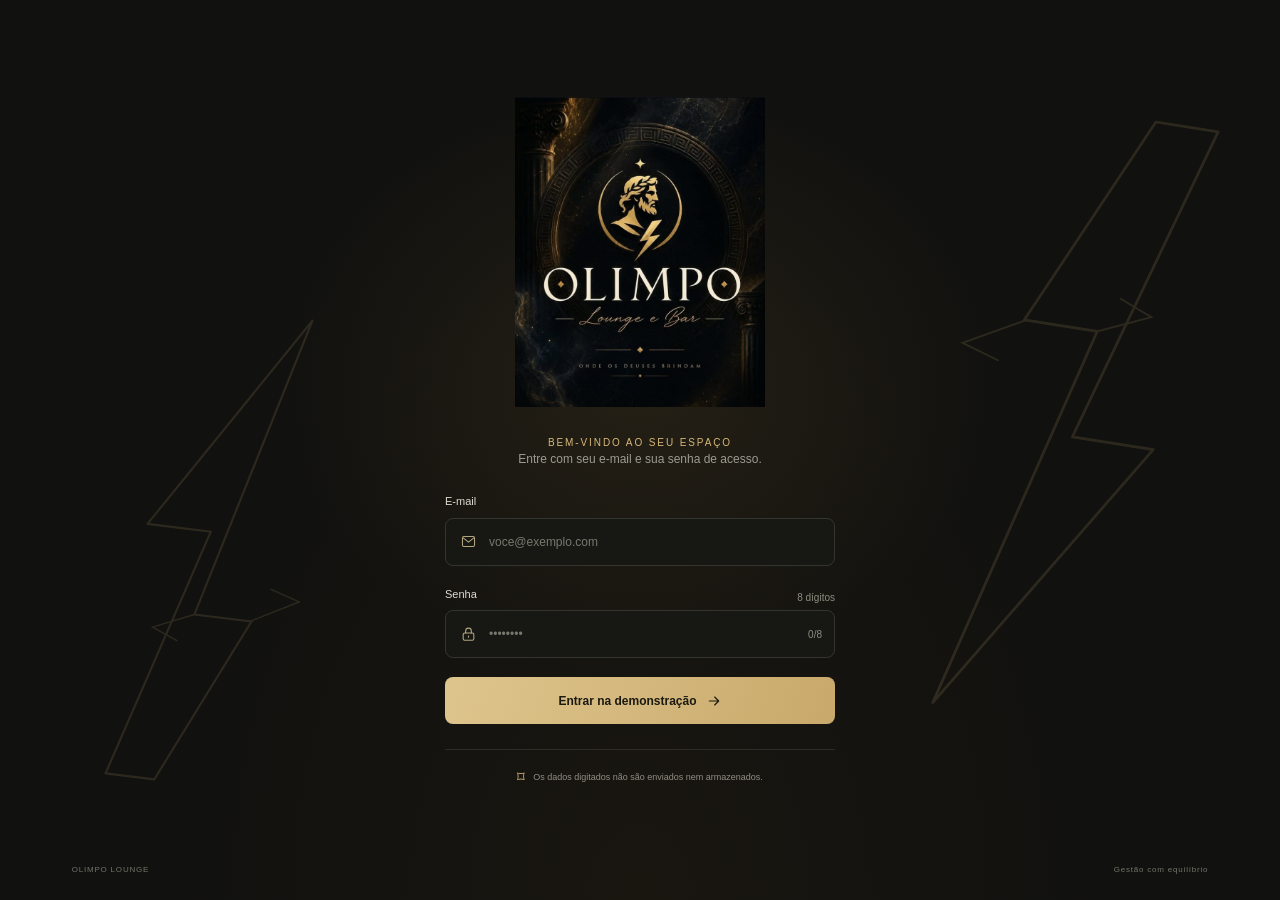
==== commit 562f8a72: "Refine login artwork and add Olympian lightning accents Co-authored-by: Copilot <223556219+Copilot@u" ====
--- a/index.html
+++ b/index.html
@@ -10,35 +10,11 @@
 </head>
 <body>
   <main class="login-layout">
-    <section class="brand-panel" aria-label="Olimpo Lounge">
-      <img class="brand-image" src="assets/olimpo-cover.jpg" alt="Emblema dourado do Olimpo Lounge sobre fundo escuro">
-      <div class="brand-shade"></div>
-      <a class="brand-lockup" href="index.html" aria-label="Olimpo Lounge, página inicial">
-        <span class="brand-symbol" aria-hidden="true">
-          <svg viewBox="0 0 32 32" fill="none">
-            <path d="M4 23.5 12.2 12l4.3 5.2 4.1-9L28 23.5H4Z" stroke="currentColor" stroke-width="1.6" stroke-linejoin="round"/>
-            <path d="M16 3.8v3.4m-1.7-1.7h3.4" stroke="currentColor" stroke-width="1.3" stroke-linecap="round"/>
-          </svg>
-        </span>
-        <span><strong>OLIMPO</strong><small>LOUNGE & GESTÃO</small></span>
-      </a>
-      <div class="brand-message">
-        <span class="eyebrow">O seu espaço, no seu ritmo</span>
-        <p>Onde clareza e prosperidade<br>se encontram.</p>
-        <span class="brand-rule"><i></i> EQUILÍBRIO PARA IR MAIS LONGE <i></i></span>
-      </div>
-    </section>
-
     <section class="form-panel">
-      <div class="form-top">
-        <a class="mobile-brand" href="index.html"><span class="mini-mark">O</span> Olimpo Lounge</a>
-        <span class="demo-badge"><i></i> AMBIENTE DE DEMONSTRAÇÃO</span>
-      </div>
-
       <div class="login-card">
+        <img class="login-art" src="assets/olimpo-cover.jpg" alt="Emblema e identidade visual do Olimpo Lounge">
         <div class="eyebrow">Bem-vindo ao seu espaço</div>
-        <h1>Entre para continuar.</h1>
-        <p class="intro">Acesse o painel de demonstração do Olimpo Lounge.</p>
+        <p class="intro">Entre com seu e-mail e sua senha de acesso.</p>
 
         <form id="loginForm">
           <label for="email">E-mail</label>
@@ -53,14 +29,10 @@
           </div>
           <div class="input-wrap">
             <svg viewBox="0 0 24 24" fill="none" aria-hidden="true"><rect x="4.5" y="10" width="15" height="10" rx="2"/><path d="M8 10V7a4 4 0 0 1 8 0v3m-4 4v2"/></svg>
-            <input id="password" name="password" type="password" inputmode="numeric" pattern="[0-9]{8}" minlength="8" maxlength="8" placeholder="••••••••" autocomplete="off" aria-describedby="demo-notice" required>
+            <input id="password" name="password" type="password" inputmode="numeric" pattern="[0-9]{8}" minlength="8" maxlength="8" placeholder="••••••••" autocomplete="off" aria-describedby="digitCount" required>
             <span class="digit-count" id="digitCount" aria-live="polite">0/8</span>
           </div>
 
-          <p class="demo-notice" id="demo-notice">
-            <svg viewBox="0 0 24 24" fill="none" aria-hidden="true"><circle cx="12" cy="12" r="9"/><path d="M12 11v5m0-8h.01"/></svg>
-            Demonstração: use qualquer e-mail e 8 números. Não informe sua senha real.
-          </p>
           <p class="form-error" id="formError" role="alert" hidden></p>
 
           <button class="submit-button" type="submit">
@@ -69,10 +41,10 @@
           </button>
         </form>
 
-        <div class="security-note"><span class="lock-icon" aria-hidden="true">⌑</span> Nenhum dado é enviado ou guardado nesta demonstração.</div>
+        <div class="security-note"><span class="lock-icon" aria-hidden="true">⌑</span> Os dados digitados não são enviados nem armazenados.</div>
       </div>
 
-      <footer class="form-footer"><span>OLIMPO LOUNGE</span><span>Uma experiência de demonstração</span></footer>
+      <footer class="form-footer"><span>OLIMPO LOUNGE</span><span>Gestão com equilíbrio</span></footer>
     </section>
   </main>
   <script>
--- a/login.css
+++ b/login.css
@@ -289,3 +289,70 @@
   .form-footer { left: 18px; right: 18px; }
   .form-footer span:last-child { letter-spacing: 0; }
 }
+
+.login-layout {
+  align-items: center;
+  background:
+    radial-gradient(ellipse at 50% 42%, #5b492740, transparent 40%),
+    radial-gradient(ellipse at 50% 100%, #382a1533, transparent 52%),
+    #11110f;
+  display: flex;
+  isolation: isolate;
+  justify-content: center;
+  overflow: hidden;
+  position: relative;
+}
+
+.brand-panel, .form-top { display: none; }
+
+.login-layout::before, .login-layout::after {
+  background: no-repeat center / contain url("data:image/svg+xml,%3Csvg xmlns='http://www.w3.org/2000/svg' viewBox='0 0 300 700' fill='none'%3E%3Cpath d='M210 12 100 252h82L66 688l198-316h-91L280 12z' stroke='%23d7b779' stroke-width='3' stroke-linejoin='round'/%3E%3Cpath d='m102 252-66 36 42 13m104-49 57-25-37-15' stroke='%23d7b779' stroke-width='2' stroke-linecap='round'/%3E%3C/svg%3E");
+  content: "";
+  height: min(76vh, 700px);
+  opacity: .14;
+  pointer-events: none;
+  position: absolute;
+  width: clamp(150px, 22vw, 270px);
+  z-index: 0;
+}
+
+.login-layout::before { right: 7%; top: 8%; transform: rotate(9deg); }
+.login-layout::after { bottom: 1%; left: 7%; transform: rotate(187deg) scale(.78); }
+
+.form-panel {
+  background: transparent;
+  justify-content: center;
+  min-height: 100vh;
+  padding: 58px 24px 72px;
+  position: relative;
+  width: 100%;
+  z-index: 1;
+}
+
+.login-card { max-width: 390px; }
+
+.login-art {
+  aspect-ratio: 702 / 870;
+  display: block;
+  height: auto;
+  margin: 0 auto 28px;
+  object-fit: contain;
+  width: min(250px, 68vw);
+}
+
+.login-card > .eyebrow { text-align: center; }
+.intro { margin-bottom: 25px; text-align: center; }
+.security-note { line-height: 1.5; text-align: center; }
+
+@media (max-width: 640px) {
+  .brand-panel { display: none; }
+  .login-layout { overflow: visible; }
+  .login-layout::before { height: 330px; opacity: .09; right: -15px; top: 1%; width: 135px; }
+  .login-layout::after { bottom: 0; height: 300px; left: -20px; opacity: .09; width: 125px; }
+  .form-panel {
+    background: transparent;
+    justify-content: center;
+    min-height: 100svh;
+    padding: 34px 23px 65px;
+  }
+}
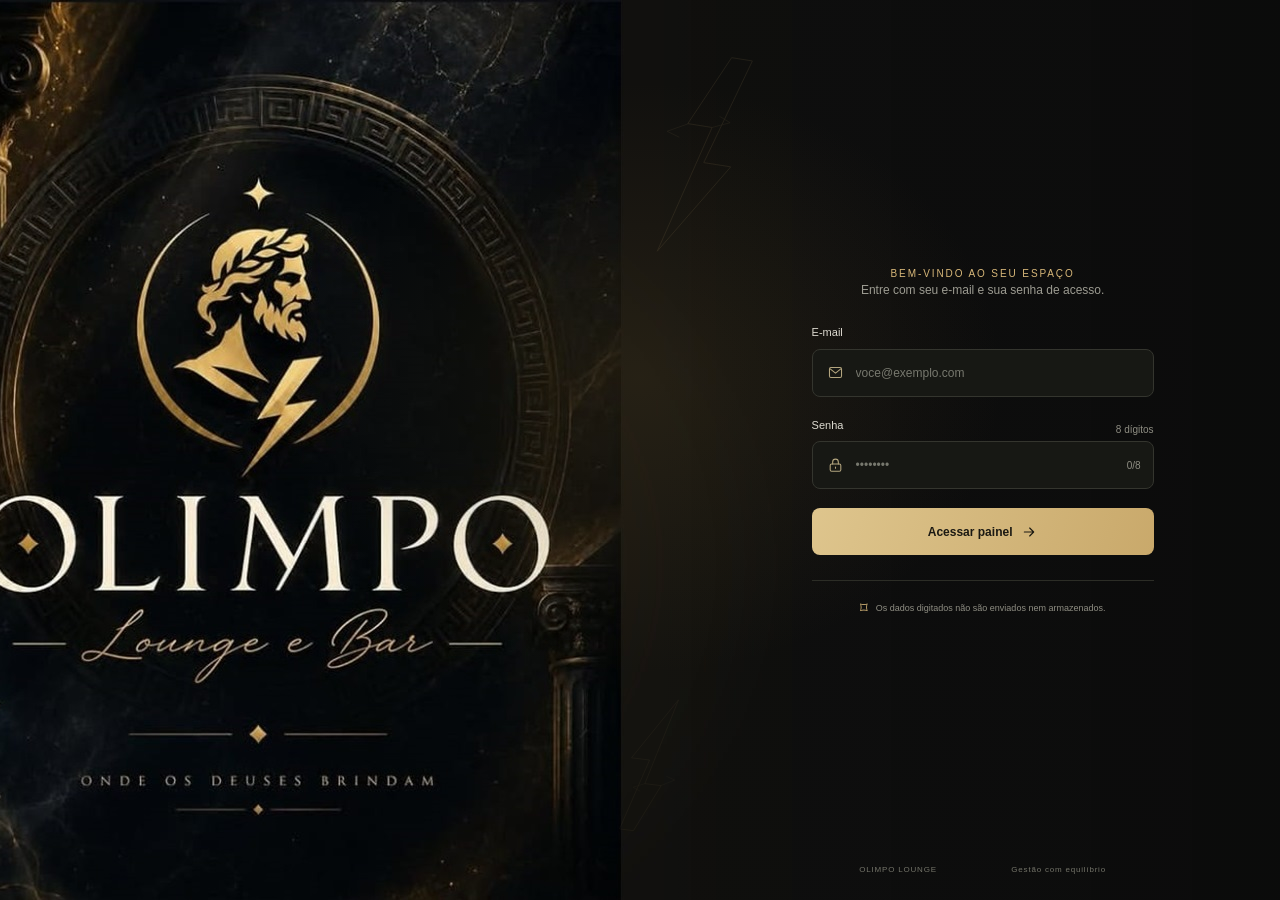
==== commit daf2eb2d: "Use full-screen Olimpo background beside login form Co-authored-by: Copilot <223556219+Copilot@users" ====
--- a/index.html
+++ b/index.html
@@ -12,7 +12,6 @@
   <main class="login-layout">
     <section class="form-panel">
       <div class="login-card">
-        <img class="login-art" src="assets/olimpo-cover.jpg" alt="Emblema e identidade visual do Olimpo Lounge">
         <div class="eyebrow">Bem-vindo ao seu espaço</div>
         <p class="intro">Entre com seu e-mail e sua senha de acesso.</p>
 
@@ -36,7 +35,7 @@
           <p class="form-error" id="formError" role="alert" hidden></p>
 
           <button class="submit-button" type="submit">
-            Entrar na demonstração
+            Acessar painel
             <svg viewBox="0 0 24 24" fill="none" aria-hidden="true"><path d="M5 12h14m-6-6 6 6-6 6"/></svg>
           </button>
         </form>
@@ -66,7 +65,7 @@
       if (!form.reportValidity()) return;
 
       if (!/^\d{8}$/.test(password.value)) {
-        error.textContent = "A senha de demonstração deve ter exatamente 8 números.";
+        error.textContent = "Digite uma senha com exatamente 8 números.";
         error.hidden = false;
         password.focus();
         return;
--- a/login.css
+++ b/login.css
@@ -293,12 +293,13 @@
 .login-layout {
   align-items: center;
   background:
-    radial-gradient(ellipse at 50% 42%, #5b492740, transparent 40%),
-    radial-gradient(ellipse at 50% 100%, #382a1533, transparent 52%),
+    radial-gradient(ellipse at 50% 42%, #5b492740, transparent 40%) center / cover no-repeat,
+    linear-gradient(90deg, #0b0c0b00 0%, #0b0c0b00 48%, #0b0c0b55 100%) center / cover no-repeat,
+    url("assets/olimpo-login-background.jpg") center / cover no-repeat,
     #11110f;
   display: flex;
   isolation: isolate;
-  justify-content: center;
+  justify-content: flex-end;
   overflow: hidden;
   position: relative;
 }
@@ -316,43 +317,45 @@
   z-index: 0;
 }
 
-.login-layout::before { right: 7%; top: 8%; transform: rotate(9deg); }
-.login-layout::after { bottom: 1%; left: 7%; transform: rotate(187deg) scale(.78); }
+.login-layout::before { height: 220px; left: 51%; opacity: .1; top: 5%; transform: rotate(9deg); width: 90px; }
+.login-layout::after { bottom: 5%; height: 180px; left: 48%; opacity: .08; transform: rotate(187deg) scale(.78); width: 80px; }
 
 .form-panel {
   background: transparent;
   justify-content: center;
   min-height: 100vh;
+  margin-right: clamp(28px, 8vw, 130px);
   padding: 58px 24px 72px;
   position: relative;
-  width: 100%;
+  width: min(390px, calc(100vw - 48px));
   z-index: 1;
 }
 
 .login-card { max-width: 390px; }
-
-.login-art {
-  aspect-ratio: 702 / 870;
-  display: block;
-  height: auto;
-  margin: 0 auto 28px;
-  object-fit: contain;
-  width: min(250px, 68vw);
-}
 
 .login-card > .eyebrow { text-align: center; }
 .intro { margin-bottom: 25px; text-align: center; }
 .security-note { line-height: 1.5; text-align: center; }
 
-@media (max-width: 640px) {
-  .brand-panel { display: none; }
-  .login-layout { overflow: visible; }
-  .login-layout::before { height: 330px; opacity: .09; right: -15px; top: 1%; width: 135px; }
-  .login-layout::after { bottom: 0; height: 300px; left: -20px; opacity: .09; width: 125px; }
+@media (max-width: 1200px) {
+  .login-layout { display: block; overflow: visible; }
+  .login-layout {
+    background:
+      radial-gradient(ellipse at 50% 20%, #5b492740, transparent 46%) center / cover no-repeat,
+      linear-gradient(180deg, #0b0c0b40 0%, #0b0c0b70 40%, #11110f 68%) center / cover no-repeat,
+      url("assets/olimpo-cover.jpg") center top / auto 58vh no-repeat,
+      #11110f;
+  }
+  .login-layout::before, .login-layout::after { display: none; }
   .form-panel {
     background: transparent;
-    justify-content: center;
-    min-height: 100svh;
-    padding: 34px 23px 65px;
-  }
-}
+    margin: 58vh auto 0;
+    min-height: 0;
+    padding: 20px 23px 65px;
+    width: min(100%, 440px);
+  }
+}
+
+@media (max-width: 640px) {
+  .form-panel { padding-left: 23px; padding-right: 23px; }
+}
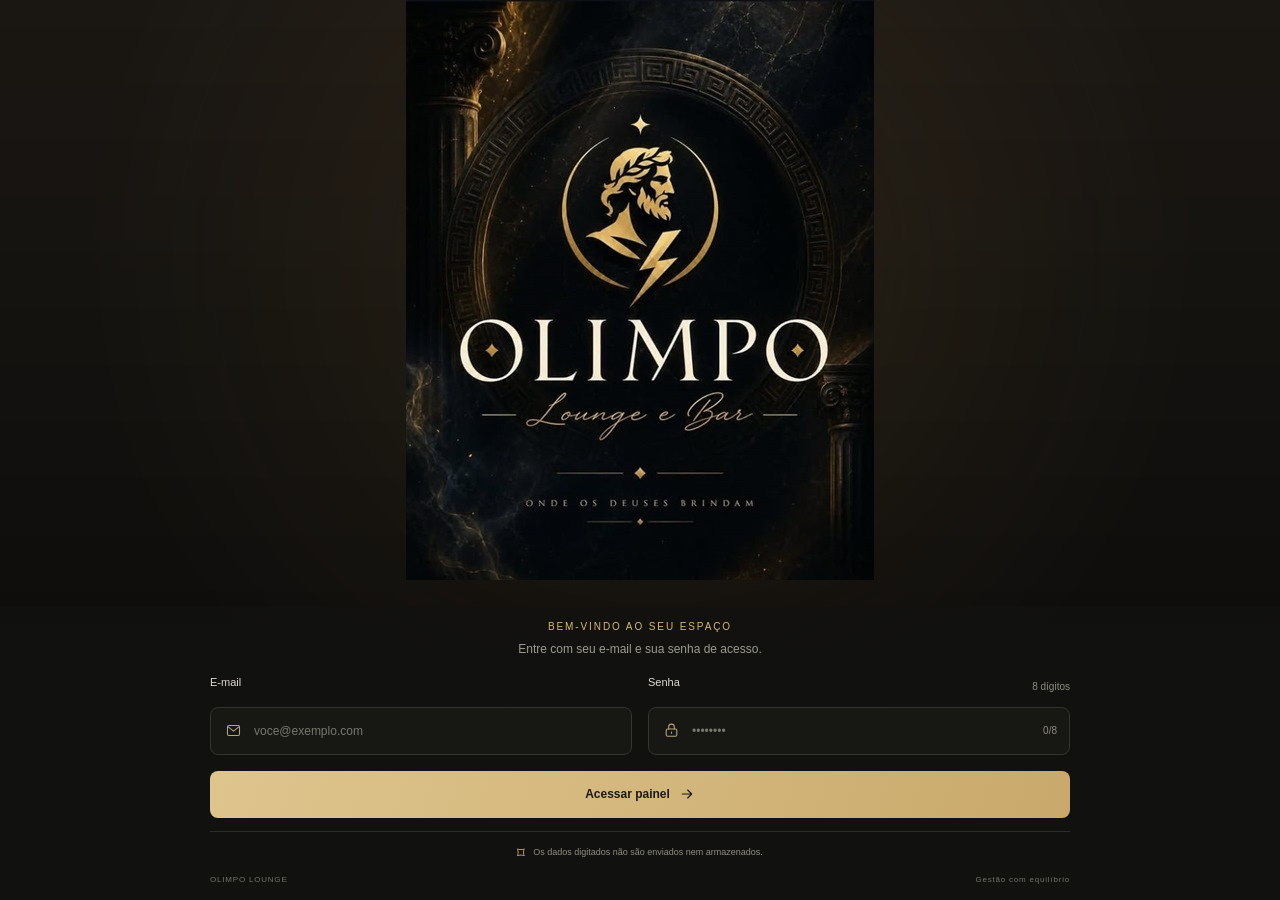
==== commit 44f469cc: "Use full-screen Olimpo background behind login Co-authored-by: Copilot <223556219+Copilot@users.nore" ====
--- a/index.html
+++ b/index.html
@@ -16,20 +16,24 @@
         <p class="intro">Entre com seu e-mail e sua senha de acesso.</p>
 
         <form id="loginForm">
-          <label for="email">E-mail</label>
-          <div class="input-wrap">
-            <svg viewBox="0 0 24 24" fill="none" aria-hidden="true"><rect x="3.5" y="5" width="17" height="14" rx="2"/><path d="m4.5 7 7.5 6 7.5-6"/></svg>
-            <input id="email" name="email" type="email" placeholder="voce@exemplo.com" autocomplete="off" required>
+          <div class="field-group">
+            <label for="email">E-mail</label>
+            <div class="input-wrap">
+              <svg viewBox="0 0 24 24" fill="none" aria-hidden="true"><rect x="3.5" y="5" width="17" height="14" rx="2"/><path d="m4.5 7 7.5 6 7.5-6"/></svg>
+              <input id="email" name="email" type="email" placeholder="voce@exemplo.com" autocomplete="off" required>
+            </div>
           </div>
 
-          <div class="password-label">
-            <label for="password">Senha</label>
-            <span>8 dígitos</span>
-          </div>
-          <div class="input-wrap">
-            <svg viewBox="0 0 24 24" fill="none" aria-hidden="true"><rect x="4.5" y="10" width="15" height="10" rx="2"/><path d="M8 10V7a4 4 0 0 1 8 0v3m-4 4v2"/></svg>
-            <input id="password" name="password" type="password" inputmode="numeric" pattern="[0-9]{8}" minlength="8" maxlength="8" placeholder="••••••••" autocomplete="off" aria-describedby="digitCount" required>
-            <span class="digit-count" id="digitCount" aria-live="polite">0/8</span>
+          <div class="field-group">
+            <div class="password-label">
+              <label for="password">Senha</label>
+              <span>8 dígitos</span>
+            </div>
+            <div class="input-wrap">
+              <svg viewBox="0 0 24 24" fill="none" aria-hidden="true"><rect x="4.5" y="10" width="15" height="10" rx="2"/><path d="M8 10V7a4 4 0 0 1 8 0v3m-4 4v2"/></svg>
+              <input id="password" name="password" type="password" inputmode="numeric" pattern="[0-9]{8}" minlength="8" maxlength="8" placeholder="••••••••" autocomplete="off" aria-describedby="digitCount" required>
+              <span class="digit-count" id="digitCount" aria-live="polite">0/8</span>
+            </div>
           </div>
 
           <p class="form-error" id="formError" role="alert" hidden></p>
--- a/login.css
+++ b/login.css
@@ -291,71 +291,59 @@
 }
 
 .login-layout {
-  align-items: center;
-  background:
-    radial-gradient(ellipse at 50% 42%, #5b492740, transparent 40%) center / cover no-repeat,
-    linear-gradient(90deg, #0b0c0b00 0%, #0b0c0b00 48%, #0b0c0b55 100%) center / cover no-repeat,
-    url("assets/olimpo-login-background.jpg") center / cover no-repeat,
-    #11110f;
-  display: flex;
-  isolation: isolate;
+  background: url("assets/olimpo-login-background.jpg") center / cover no-repeat #11110f;
+  display: flex;
+  flex-direction: column;
   justify-content: flex-end;
-  overflow: hidden;
-  position: relative;
-}
-
-.brand-panel, .form-top { display: none; }
-
-.login-layout::before, .login-layout::after {
-  background: no-repeat center / contain url("data:image/svg+xml,%3Csvg xmlns='http://www.w3.org/2000/svg' viewBox='0 0 300 700' fill='none'%3E%3Cpath d='M210 12 100 252h82L66 688l198-316h-91L280 12z' stroke='%23d7b779' stroke-width='3' stroke-linejoin='round'/%3E%3Cpath d='m102 252-66 36 42 13m104-49 57-25-37-15' stroke='%23d7b779' stroke-width='2' stroke-linecap='round'/%3E%3C/svg%3E");
-  content: "";
-  height: min(76vh, 700px);
-  opacity: .14;
-  pointer-events: none;
-  position: absolute;
-  width: clamp(150px, 22vw, 270px);
-  z-index: 0;
-}
-
-.login-layout::before { height: 220px; left: 51%; opacity: .1; top: 5%; transform: rotate(9deg); width: 90px; }
-.login-layout::after { bottom: 5%; height: 180px; left: 48%; opacity: .08; transform: rotate(187deg) scale(.78); width: 80px; }
+  min-height: 100vh;
+}
+
+.brand-panel, .form-top, .login-layout::before, .login-layout::after { display: none; }
 
 .form-panel {
-  background: transparent;
-  justify-content: center;
-  min-height: 100vh;
-  margin-right: clamp(28px, 8vw, 130px);
-  padding: 58px 24px 72px;
-  position: relative;
-  width: min(390px, calc(100vw - 48px));
-  z-index: 1;
-}
-
-.login-card { max-width: 390px; }
-
-.login-card > .eyebrow { text-align: center; }
-.intro { margin-bottom: 25px; text-align: center; }
-.security-note { line-height: 1.5; text-align: center; }
+  align-items: center;
+  background: linear-gradient(180deg, #11110fc4, #11110ff7 28%, #11110f 100%);
+  display: flex;
+  flex-direction: column;
+  justify-content: center;
+  min-height: 0;
+  padding: 13px 24px 14px;
+  width: 100%;
+}
+
+.login-card { margin: 0 auto; max-width: 860px; width: 100%; }
+.login-card > .eyebrow, .intro { text-align: center; }
+.intro { margin: 6px 0 16px; }
+
+form {
+  column-gap: 16px;
+  grid-template-columns: repeat(2, minmax(0, 1fr));
+  row-gap: 0;
+}
+
+.field-group { align-content: start; display: grid; gap: 8px; }
+.password-label { margin-top: 0; }
+.form-error, .submit-button { grid-column: 1 / -1; }
+.submit-button { margin-top: 16px; }
+.security-note { line-height: 1.5; margin-top: 13px; padding-top: 10px; text-align: center; }
+.form-footer { margin: 10px auto 0; max-width: 860px; position: static; width: 100%; }
 
 @media (max-width: 1200px) {
-  .login-layout { display: block; overflow: visible; }
   .login-layout {
-    background:
-      radial-gradient(ellipse at 50% 20%, #5b492740, transparent 46%) center / cover no-repeat,
-      linear-gradient(180deg, #0b0c0b40 0%, #0b0c0b70 40%, #11110f 68%) center / cover no-repeat,
-      url("assets/olimpo-cover.jpg") center top / auto 58vh no-repeat,
-      #11110f;
-  }
-  .login-layout::before, .login-layout::after { display: none; }
+    background: url("assets/olimpo-cover.jpg") center top / auto 58vh no-repeat #11110f;
+    display: block;
+    min-height: 100svh;
+    overflow: visible;
+    padding-top: 58vh;
+  }
+
   .form-panel {
-    background: transparent;
-    margin: 58vh auto 0;
-    min-height: 0;
-    padding: 20px 23px 65px;
-    width: min(100%, 440px);
-  }
-}
-
-@media (max-width: 640px) {
-  .form-panel { padding-left: 23px; padding-right: 23px; }
-}
+    background: linear-gradient(180deg, #11110fe8, #11110f 24%);
+    padding: 20px 23px 24px;
+  }
+
+  form { grid-template-columns: 1fr; row-gap: 14px; }
+  .form-error, .submit-button { grid-column: auto; }
+  .submit-button { margin-top: 2px; }
+  .form-footer { padding-bottom: 3px; }
+}
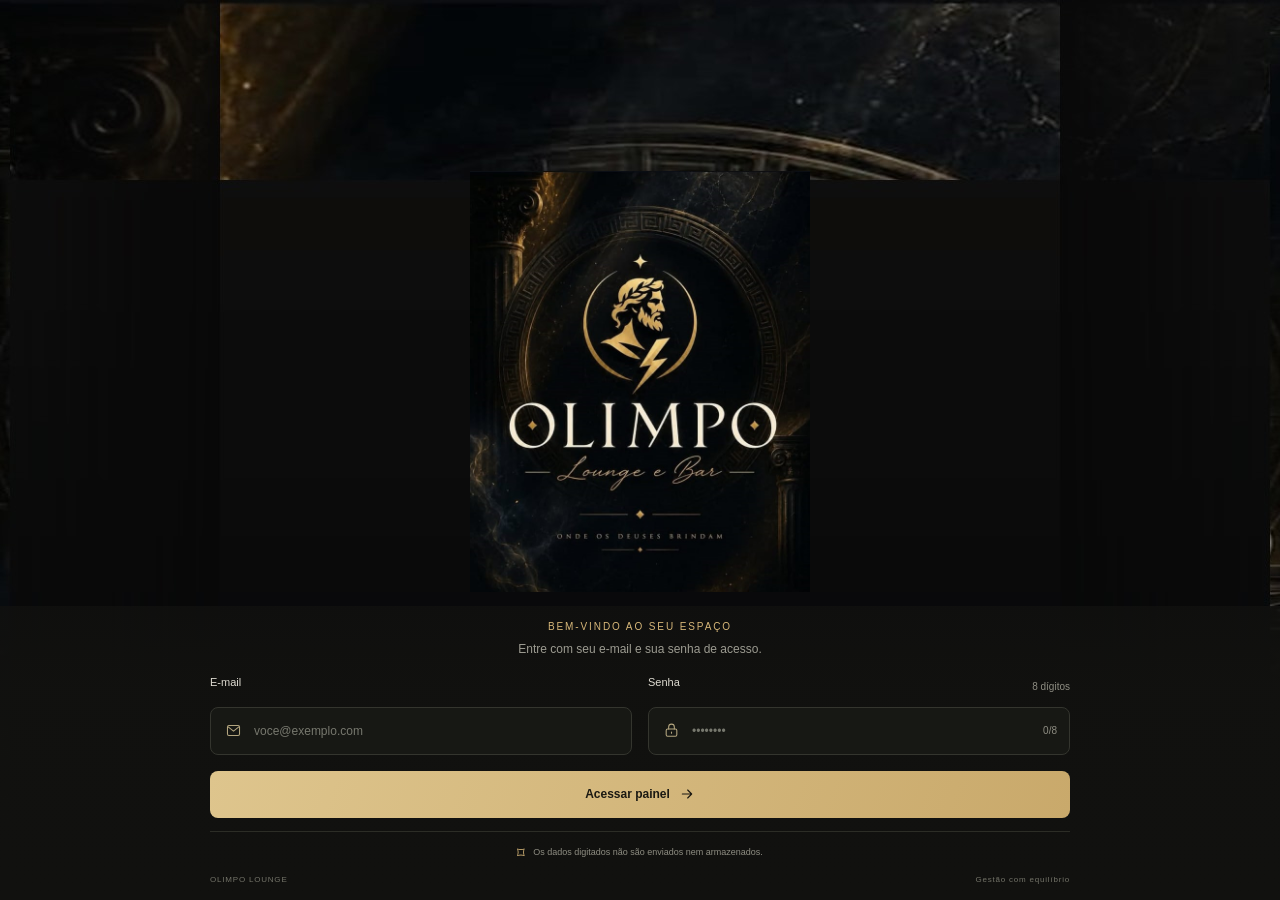
==== commit 1a99bf34: "Use background texture and preserve Olimpo artwork Co-authored-by: Copilot <223556219+Copilot@users." ====
--- a/index.html
+++ b/index.html
@@ -10,6 +10,7 @@
 </head>
 <body>
   <main class="login-layout">
+    <img class="brand-art" src="assets/olimpo-cover.jpg" alt="Silhueta e frases originais do Olimpo Lounge">
     <section class="form-panel">
       <div class="login-card">
         <div class="eyebrow">Bem-vindo ao seu espaço</div>
--- a/login.css
+++ b/login.css
@@ -292,6 +292,7 @@
 
 .login-layout {
   background: url("assets/olimpo-login-background.jpg") center / cover no-repeat #11110f;
+  align-items: stretch;
   display: flex;
   flex-direction: column;
   justify-content: flex-end;
@@ -299,6 +300,15 @@
 }
 
 .brand-panel, .form-top, .login-layout::before, .login-layout::after { display: none; }
+
+.brand-art {
+  align-self: center;
+  display: block;
+  height: auto;
+  margin: auto auto 14px;
+  object-fit: contain;
+  width: min(340px, 40vh);
+}
 
 .form-panel {
   align-items: center;
@@ -330,13 +340,12 @@
 
 @media (max-width: 1200px) {
   .login-layout {
-    background: url("assets/olimpo-cover.jpg") center top / auto 58vh no-repeat #11110f;
-    display: block;
+    background-position: center;
     min-height: 100svh;
     overflow: visible;
-    padding-top: 58vh;
-  }
-
+  }
+
+  .brand-art { margin: 5vh auto 12px; width: min(230px, 58vw); }
   .form-panel {
     background: linear-gradient(180deg, #11110fe8, #11110f 24%);
     padding: 20px 23px 24px;
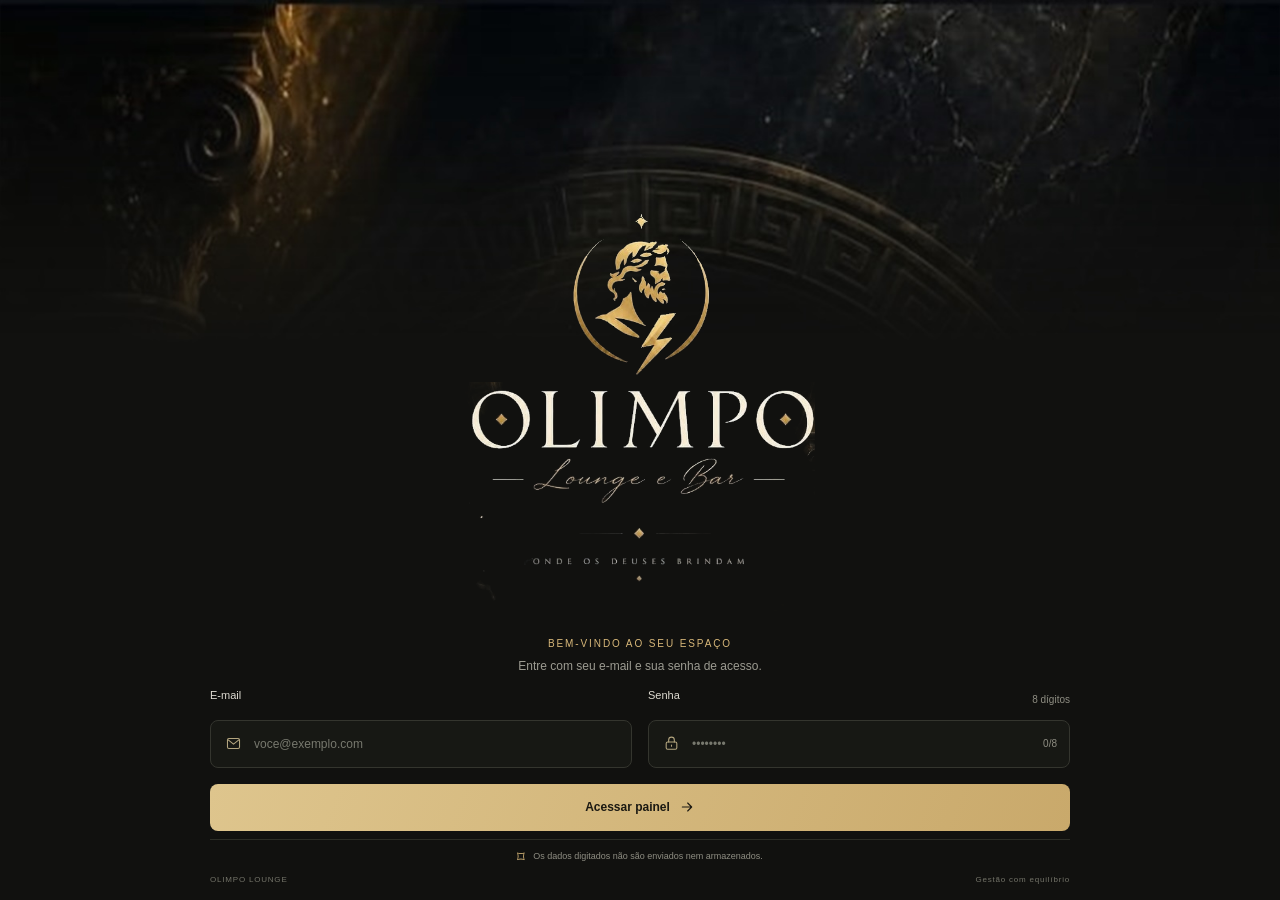
==== commit cfb90e2d: "Update Olimpo login artwork Co-authored-by: Copilot <223556219+Copilot@users.noreply.github.com>" ====
--- a/index.html
+++ b/index.html
@@ -10,7 +10,10 @@
 </head>
 <body>
   <main class="login-layout">
-    <img class="brand-art" src="assets/olimpo-cover.jpg" alt="Silhueta e frases originais do Olimpo Lounge">
+    <div class="brand-art">
+      <img class="zeus-mark" src="assets/olimpo-zeus.png" alt="Silhueta dourada de Zeus">
+      <img class="brand-phrases" src="assets/olimpo-phrases.png" alt="Olimpo Lounge e Bar — Onde os deuses brindam">
+    </div>
     <section class="form-panel">
       <div class="login-card">
         <div class="eyebrow">Bem-vindo ao seu espaço</div>
--- a/login.css
+++ b/login.css
@@ -291,10 +291,11 @@
 }
 
 .login-layout {
-  background: url("assets/olimpo-login-background.jpg") center / cover no-repeat #11110f;
+  background: url("assets/olimpo-login-background.jpg") center top / 100% auto no-repeat #11110f;
   align-items: stretch;
   display: flex;
   flex-direction: column;
+  isolation: isolate;
   justify-content: flex-end;
   min-height: 100vh;
 }
@@ -303,16 +304,24 @@
 
 .brand-art {
   align-self: center;
+  display: flex;
+  flex-direction: column;
+  align-items: center;
+  margin: auto auto 12px;
+}
+
+.zeus-mark, .brand-phrases {
   display: block;
   height: auto;
-  margin: auto auto 14px;
   object-fit: contain;
-  width: min(340px, 40vh);
-}
+}
+
+.zeus-mark { width: min(185px, 24vh); }
+.brand-phrases { margin-top: -6px; mix-blend-mode: screen; width: min(350px, 70vw); }
 
 .form-panel {
   align-items: center;
-  background: linear-gradient(180deg, #11110fc4, #11110ff7 28%, #11110f 100%);
+  background: transparent;
   display: flex;
   flex-direction: column;
   justify-content: center;
@@ -323,7 +332,7 @@
 
 .login-card { margin: 0 auto; max-width: 860px; width: 100%; }
 .login-card > .eyebrow, .intro { text-align: center; }
-.intro { margin: 6px 0 16px; }
+.intro { margin: 6px 0 12px; }
 
 form {
   column-gap: 16px;
@@ -335,24 +344,26 @@
 .password-label { margin-top: 0; }
 .form-error, .submit-button { grid-column: 1 / -1; }
 .submit-button { margin-top: 16px; }
-.security-note { line-height: 1.5; margin-top: 13px; padding-top: 10px; text-align: center; }
-.form-footer { margin: 10px auto 0; max-width: 860px; position: static; width: 100%; }
+.security-note { line-height: 1.5; margin-top: 8px; padding-top: 6px; text-align: center; }
+.form-footer { margin: 6px auto 0; max-width: 860px; position: static; width: 100%; }
 
 @media (max-width: 1200px) {
   .login-layout {
-    background-position: center;
+    background-position: center top;
     min-height: 100svh;
     overflow: visible;
   }
 
-  .brand-art { margin: 5vh auto 12px; width: min(230px, 58vw); }
+  .brand-art { margin: 2vh auto 6px; }
+  .zeus-mark { width: min(145px, 38vw); }
+  .brand-phrases { margin-top: -4px; width: min(260px, 74vw); }
   .form-panel {
-    background: linear-gradient(180deg, #11110fe8, #11110f 24%);
-    padding: 20px 23px 24px;
-  }
-
-  form { grid-template-columns: 1fr; row-gap: 14px; }
+    background: transparent;
+    padding: 14px 23px 18px;
+  }
+
+  form { grid-template-columns: 1fr; row-gap: 11px; }
   .form-error, .submit-button { grid-column: auto; }
-  .submit-button { margin-top: 2px; }
-  .form-footer { padding-bottom: 3px; }
-}
+  .submit-button { margin-top: 0; }
+  .form-footer { padding-bottom: 0; }
+}
